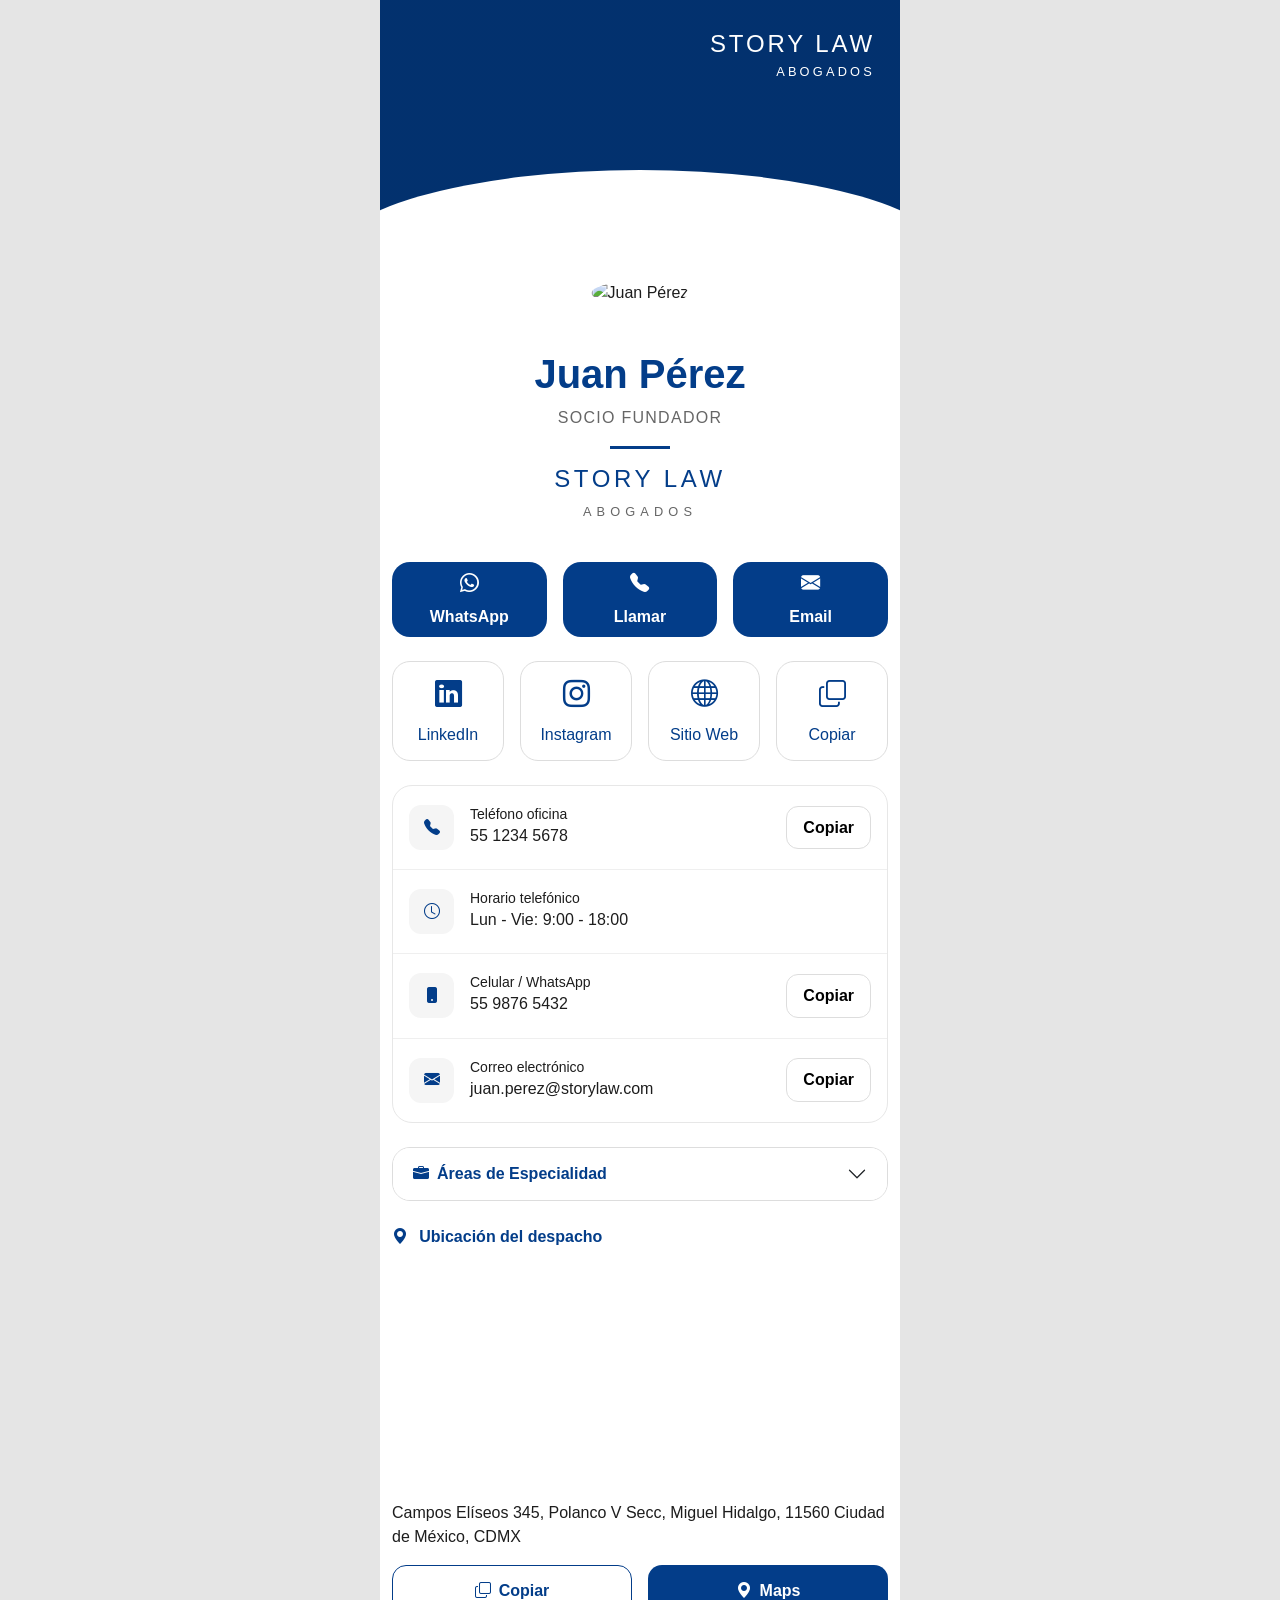
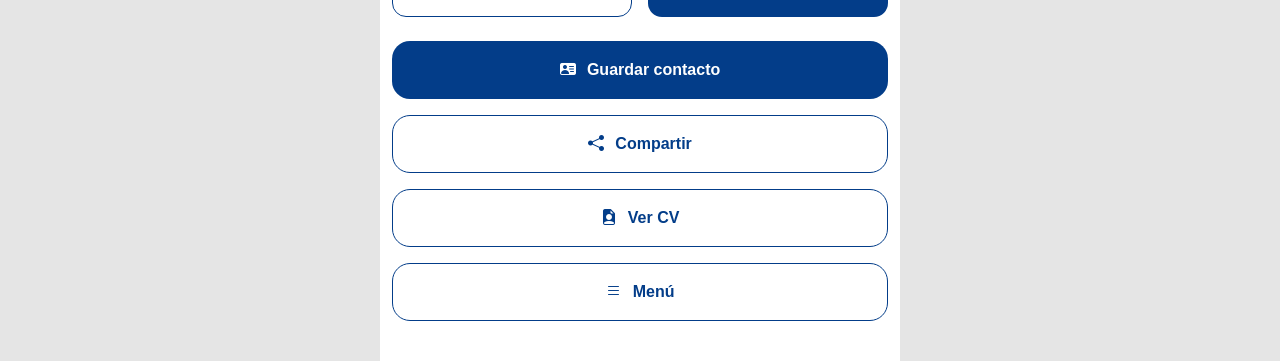
==== storylaw/alejandro-flores/index.html @ 062312e4 "flores" ====
<!DOCTYPE html>
<html lang="es">

<head>
  <meta charset="UTF-8" />
  <meta name="viewport" content="width=device-width, initial-scale=1.0" />

  <title>Story Law - Tarjeta Digital</title>

  <!-- Bootstrap -->
  <link href="https://cdn.jsdelivr.net/npm/bootstrap@5.3.3/dist/css/bootstrap.min.css" rel="stylesheet">

  <!-- Bootstrap Icons -->
  <link rel="stylesheet"
    href="https://cdn.jsdelivr.net/npm/bootstrap-icons@1.11.3/font/bootstrap-icons.min.css">

  <link rel="stylesheet" href="/storylaw/alejandro-perez/css/styles.css">
</head>

<body>

  <main class="digital-card">

    <!-- HEADER -->
    <section class="hero-section">

      <div class="hero-bg"></div>

      <div class="logo-firm">
        <h5>STORY LAW</h5>
        <span>ABOGADOS</span>
      </div>

      <div class="profile-wrapper">

        <img src="https://images.unsplash.com/photo-1500648767791-00dcc994a43e?q=80&w=1200&auto=format&fit=crop"
          alt="Juan Pérez" class="profile-img">

      </div>

    </section>

    <!-- INFO -->
    <section class="info-section">

      <h1 class="name">
        Juan Pérez
      </h1>

      <p class="position">
        Socio Fundador
      </p>

      <div class="divider"></div>

      <h4 class="firm-name">
        STORY LAW
      </h4>

      <p class="firm-subtitle">
        ABOGADOS
      </p>

    </section>

    <!-- QUICK ACTIONS -->
    <section class="quick-actions container">

      <div class="row g-3">

        <div class="col-4">
          <a href="https://wa.me/525512345678" class="action-btn primary-btn">
            <i class="bi bi-whatsapp"></i>
            WhatsApp
          </a>
        </div>

        <div class="col-4">
          <a href="tel:+525512345678" class="action-btn primary-btn">
            <i class="bi bi-telephone-fill"></i>
            Llamar
          </a>
        </div>

        <div class="col-4">
          <a href="mailto:juan@storylaw.com" class="action-btn primary-btn">
            <i class="bi bi-envelope-fill"></i>
            Email
          </a>
        </div>

      </div>

    </section>

    <!-- SOCIAL -->
    <section class="social-section container">

      <div class="row g-3">

        <div class="col-3">
          <a href="#" class="social-card">
            <i class="bi bi-linkedin"></i>
            <span>LinkedIn</span>
          </a>
        </div>

        <div class="col-3">
          <a href="#" class="social-card">
            <i class="bi bi-instagram"></i>
            <span>Instagram</span>
          </a>
        </div>

        <div class="col-3">
          <a href="#" class="social-card">
            <i class="bi bi-globe"></i>
            <span>Sitio Web</span>
          </a>
        </div>

        <div class="col-3">
          <button class="social-card copy-btn" data-copy="juan@storylaw.com">
            <i class="bi bi-copy"></i>
            <span>Copiar</span>
          </button>
        </div>

      </div>

    </section>

    <!-- CONTACT INFO -->
    <section class="contact-section container">

      <div class="contact-card">

        <div class="contact-item">

          <div class="contact-left">

            <div class="icon-box">
              <i class="bi bi-telephone-fill"></i>
            </div>

            <div>
              <small>Teléfono oficina</small>
              <h6>55 1234 5678</h6>
            </div>

          </div>

          <button class="copy-button" data-copy="55 1234 5678">
            Copiar
          </button>

        </div>

        <div class="contact-item">

          <div class="contact-left">

            <div class="icon-box">
              <i class="bi bi-clock"></i>
            </div>

            <div>
              <small>Horario telefónico</small>
              <h6>Lun - Vie: 9:00 - 18:00</h6>
            </div>

          </div>

        </div>

        <div class="contact-item">

          <div class="contact-left">

            <div class="icon-box">
              <i class="bi bi-phone-fill"></i>
            </div>

            <div>
              <small>Celular / WhatsApp</small>
              <h6>55 9876 5432</h6>
            </div>

          </div>

          <button class="copy-button" data-copy="55 9876 5432">
            Copiar
          </button>

        </div>

        <div class="contact-item">

          <div class="contact-left">

            <div class="icon-box">
              <i class="bi bi-envelope-fill"></i>
            </div>

            <div>
              <small>Correo electrónico</small>
              <h6>juan.perez@storylaw.com</h6>
            </div>

          </div>

          <button class="copy-button" data-copy="juan.perez@storylaw.com">
            Copiar
          </button>

        </div>

      </div>

    </section>

    <!-- SPECIALTIES -->
    <section class="specialties-section container">

      <div class="accordion custom-accordion" id="accordionExample">

        <div class="accordion-item">

          <h2 class="accordion-header">

            <button class="accordion-button collapsed" type="button" data-bs-toggle="collapse"
              data-bs-target="#collapseOne">

              <i class="bi bi-briefcase-fill me-2"></i>

              Áreas de Especialidad

            </button>

          </h2>

          <div id="collapseOne" class="accordion-collapse collapse">

            <div class="accordion-body">

              <div class="specialty-tags">

                <span>Derecho Corporativo</span>
                <span>Litigio Comercial</span>
                <span>Contratos</span>
                <span>Compliance</span>
                <span>Fusiones y Adquisiciones</span>
                <span>Gobierno Corporativo</span>

              </div>

            </div>

          </div>

        </div>

      </div>

    </section>

    <!-- MAP -->
    <section class="map-section container">

      <div class="section-title">

        <i class="bi bi-geo-alt-fill"></i>

        <span>Ubicación del despacho</span>

      </div>

      <div class="map-wrapper">

        <iframe
          src="https://www.google.com/maps?q=Campos+El%C3%ADseos+345+CDMX&output=embed"
          loading="lazy">
        </iframe>

      </div>

      <p class="address">
        Campos Elíseos 345, Polanco V Secc,
        Miguel Hidalgo, 11560 Ciudad de México, CDMX
      </p>

      <div class="row g-3">

        <div class="col-6">

          <button class="secondary-btn copy-button w-100"
            data-copy="Campos Elíseos 345, Polanco V Secc, Miguel Hidalgo, 11560 Ciudad de México, CDMX">

            <i class="bi bi-copy"></i>

            Copiar

          </button>

        </div>

        <div class="col-6">

          <a href="https://maps.google.com" target="_blank" class="primary-full-btn">

            <i class="bi bi-geo-alt-fill"></i>

            Maps

          </a>

        </div>

      </div>

    </section>

    <!-- CTA -->
    <section class="cta-section container">

      <a href="#" class="main-cta">
        <i class="bi bi-person-vcard-fill"></i>
        Guardar contacto
      </a>

      <a href="#" class="outline-cta">
        <i class="bi bi-share-fill"></i>
        Compartir
      </a>

      <a href="#" class="outline-cta">
        <i class="bi bi-file-earmark-person-fill"></i>
        Ver CV
      </a>

      <a href="#" class="outline-cta">
        <i class="bi bi-list"></i>
        Menú
      </a>

    </section>

  </main>

  <script src="https://cdn.jsdelivr.net/npm/bootstrap@5.3.3/dist/js/bootstrap.bundle.min.js"></script>

  <script src="app.js"></script>

</body>

</html>
---- storylaw/alejandro-perez/css/styles.css ----
/* style.css */

:root {
  --primary: #033d89;
  --light: #e5e5e5;
  --white: #ffffff;
  --text: #1d1d1d;
}

* {
  margin: 0;
  padding: 0;
  box-sizing: border-box;
}

body {
  background: var(--light);
  font-family: Arial, sans-serif;
  color: var(--text);
}

.digital-card {
  max-width: 520px;
  margin: auto;
  background: #fff;
  min-height: 100vh;
  overflow: hidden;
}

/* HERO */

.hero-section {
  position: relative;
  height: 260px;
  background: var(--primary);
}

.hero-bg {
  position: absolute;
  inset: 0;
  background:
    linear-gradient(rgba(0, 0, 0, .2),
      rgba(0, 0, 0, .2)),
    url('https://images.unsplash.com/photo-1486406146926-c627a92ad1ab?q=80&w=1200&auto=format&fit=crop');
  background-size: cover;
  background-position: center;
}

.hero-section::after {
  content: '';
  position: absolute;
  left: -10%;
  right: -10%;
  bottom: -90px;
  height: 180px;
  background: #fff;
  border-radius: 50%;
}

.logo-firm {
  position: absolute;
  top: 30px;
  right: 25px;
  z-index: 2;
  text-align: right;
  color: #fff;
}

.logo-firm h5 {
  margin: 0;
  font-size: 1.5rem;
  letter-spacing: .12em;
}

.logo-firm span {
  font-size: .8rem;
  letter-spacing: .25em;
}

.profile-wrapper {
  position: absolute;
  left: 50%;
  bottom: -50px;
  transform: translateX(-50%);
  z-index: 5;
}

.profile-img {
  width: 170px;
  height: 170px;
  object-fit: cover;
  border-radius: 50%;
  border: 5px solid #fff;
}

/* INFO */

.info-section {
  text-align: center;
  padding: 90px 25px 25px;
}

.name {
  color: var(--primary);
  font-size: 2.5rem;
  font-weight: bold;
}

.position {
  color: #666;
  letter-spacing: .08em;
  text-transform: uppercase;
}

.divider {
  width: 60px;
  height: 3px;
  background: var(--primary);
  margin: 1rem auto;
}

.firm-name {
  color: var(--primary);
  letter-spacing: .15em;
}

.firm-subtitle {
  letter-spacing: .4em;
  color: #666;
  font-size: .8rem;
}

/* ACTIONS */

.quick-actions,
.social-section,
.contact-section,
.specialties-section,
.map-section,
.cta-section {
  padding-bottom: 1.5rem;
}

.action-btn {
  display: flex;
  flex-direction: column;
  gap: .4rem;
  align-items: center;
  justify-content: center;
  text-decoration: none;
  border-radius: 18px;
  height: 75px;
  font-weight: 600;
}

.primary-btn {
  background: var(--primary);
  color: #fff;
}

.primary-btn i {
  font-size: 1.2rem;
}

/* SOCIAL */

.social-card {
  background: #fff;
  border: 1px solid #ddd;
  border-radius: 18px;
  height: 100px;
  display: flex;
  flex-direction: column;
  justify-content: center;
  align-items: center;
  gap: .5rem;
  text-decoration: none;
  color: var(--primary);
  width: 100%;
}

.social-card i {
  font-size: 1.7rem;
}

/* CONTACT */

.contact-card {
  border: 1px solid #e7e7e7;
  border-radius: 20px;
  overflow: hidden;
  background: #fff;
}

.contact-item {
  display: flex;
  justify-content: space-between;
  align-items: center;
  padding: 1rem;
  border-bottom: 1px solid #efefef;
}

.contact-item:last-child {
  border-bottom: none;
}

.contact-left {
  display: flex;
  gap: 1rem;
  align-items: center;
}

.icon-box {
  width: 45px;
  height: 45px;
  border-radius: 12px;
  background: #f5f5f5;
  color: var(--primary);
  display: flex;
  align-items: center;
  justify-content: center;
}

.copy-button {
  border: 1px solid #ddd;
  background: #fff;
  padding: .55rem 1rem;
  border-radius: 12px;
  font-weight: 600;
}

/* ACCORDION */

.custom-accordion .accordion-item {
  border-radius: 18px !important;
  overflow: hidden;
  border: 1px solid #ddd;
}

.custom-accordion .accordion-button {
  background: #fff;
  color: var(--primary);
  font-weight: 700;
}

.custom-accordion .accordion-button:not(.collapsed) {
  background: var(--primary);
  color: #fff;
}

.custom-accordion .accordion-button:focus {
  box-shadow: none;
}

.specialty-tags {
  display: flex;
  flex-wrap: wrap;
  gap: .8rem;
}

.specialty-tags span {
  background: #f2f2f2;
  padding: .6rem 1rem;
  border-radius: 30px;
  color: var(--primary);
  font-weight: 600;
}

/* MAP */

.section-title {
  display: flex;
  gap: .7rem;
  align-items: center;
  color: var(--primary);
  margin-bottom: 1rem;
  font-weight: 700;
}

.map-wrapper {
  border-radius: 18px;
  overflow: hidden;
  height: 220px;
  margin-bottom: 1rem;
}

.map-wrapper iframe {
  width: 100%;
  height: 100%;
  border: none;
}

.address {
  margin-bottom: 1rem;
}

.secondary-btn,
.primary-full-btn {
  border-radius: 14px;
  height: 52px;
  display: flex;
  justify-content: center;
  align-items: center;
  gap: .5rem;
  text-decoration: none;
  font-weight: 600;
}

.secondary-btn {
  background: #fff;
  border: 1px solid var(--primary);
  color: var(--primary);
}

.primary-full-btn {
  background: var(--primary);
  color: #fff;
}

/* CTA */

.main-cta,
.outline-cta {
  width: 100%;
  height: 58px;
  border-radius: 18px;
  margin-bottom: 1rem;
  display: flex;
  justify-content: center;
  align-items: center;
  gap: .7rem;
  text-decoration: none;
  font-weight: 700;
}

.main-cta {
  background: var(--primary);
  color: #fff;
}

.outline-cta {
  border: 1px solid var(--primary);
  color: var(--primary);
  background: #fff;
}
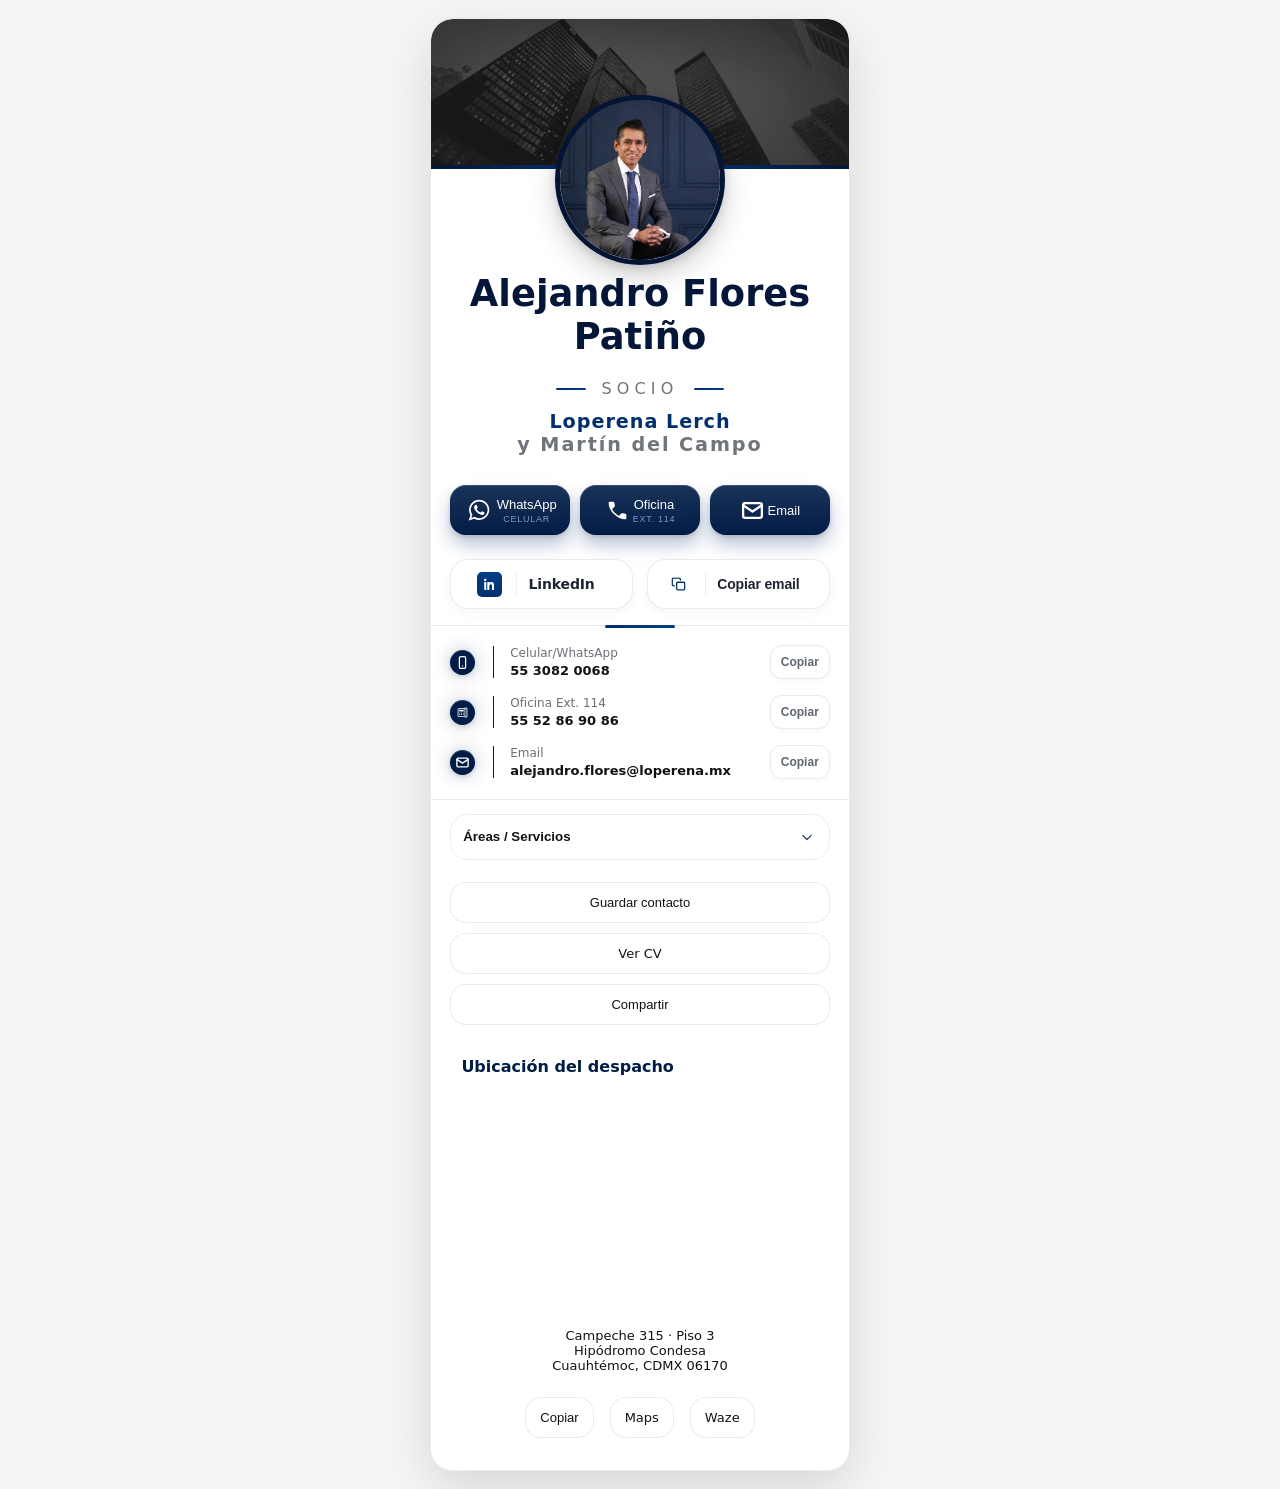
==== commit b128f55f: "name" ====
--- a/storylaw/alejandro-flores/index.html
+++ b/storylaw/alejandro-flores/index.html
@@ -1,356 +1,293 @@
-<!DOCTYPE html>
+<!doctype html>
 <html lang="es">
 
 <head>
-  <meta charset="UTF-8" />
-  <meta name="viewport" content="width=device-width, initial-scale=1.0" />
-
-  <title>Story Law - Tarjeta Digital</title>
-
-  <!-- Bootstrap -->
-  <link href="https://cdn.jsdelivr.net/npm/bootstrap@5.3.3/dist/css/bootstrap.min.css" rel="stylesheet">
-
-  <!-- Bootstrap Icons -->
-  <link rel="stylesheet"
-    href="https://cdn.jsdelivr.net/npm/bootstrap-icons@1.11.3/font/bootstrap-icons.min.css">
-
-  <link rel="stylesheet" href="/storylaw/alejandro-perez/css/styles.css">
+  <meta charset="utf-8" />
+  <meta name="viewport" content="width=device-width,initial-scale=1" />
+  <title>Tarjeta Digital (Demo)</title>
+  <link rel="stylesheet" href="/styles.css" />
+  <link href="https://fonts.googleapis.com/css2?family=Inter:ital,opsz,wght@0,14..32,100..900;1,14..32,100..900&display=swap" rel="stylesheet">
+  
+  <!-- Open Graph -->
+  <meta property="og:type" content="website">
+  <meta property="og:site_name" content="Claudia Piñas">
+  <meta property="og:title" content="Claudia Piñas">
+  <!-- <meta property="og:description" content="Tarjeta digital con WhatsApp, llamada, email, guardar contacto y más."> -->
+  <meta property="og:url" content="https://claudiapiba.github.io/tarjeta-digital/">
+  <meta property="og:image" content="https://claudiapiba.github.io/tarjeta-digital/preview.png">
+  <meta property="og:image:type" content="image/png">
+  <meta property="og:image:width" content="1200">
+  <meta property="og:image:height" content="630">
+
+  <!-- Twitter Card -->
+  <meta name="twitter:card" content="summary_large_image">
+  <meta name="twitter:title" content="Claudia Piñas">
+  <!-- <meta name="twitter:description" content="Tarjeta digital con WhatsApp, llamada, email y guardar contacto."> -->
+  <meta name="twitter:image" content="https://claudiapiba.github.io/tarjeta-digital/preview.png">
 </head>
 
 <body>
-
-  <main class="digital-card">
-
-    <!-- HEADER -->
-    <section class="hero-section">
-
-      <div class="hero-bg"></div>
-
-      <div class="logo-firm">
-        <h5>STORY LAW</h5>
-        <span>ABOGADOS</span>
-      </div>
-
-      <div class="profile-wrapper">
-
-        <img src="https://images.unsplash.com/photo-1500648767791-00dcc994a43e?q=80&w=1200&auto=format&fit=crop"
-          alt="Juan Pérez" class="profile-img">
-
-      </div>
+  <main class="wrap">
+    <section class="card" aria-label="Tarjeta digital demo">
+      <!-- HEADER -->
+      <header class="hero-section">
+
+        <div class="hero-bg"></div>
+
+        <!-- <div class="logo-firm">
+        <h5>LOPERENA LERCH </h5>
+        <span>Y MARTÍN DEL CAMPO</span>
+      </div> -->
+
+        <div class="profile-wrapper">
+
+          <img src="/storylaw/alejandro-flores/assets/img/foto-Ale.jpeg" alt="Alejandro Flores" class="profile-img">
+
+        </div>
+
+      </header>
+
+      <!-- INFO -->
+      <section class="info-section">
+
+        <h1 class="name">
+          Alejandro Flores Patiño
+        </h1>
+        
+        <div class="flex-center">
+        <div class="divider"></div>
+        <p class="position">
+          Socio
+        </p>
+        <div class="divider"></div>
+        </div>
+
+        <h4 class="firm-name">
+          Loperena Lerch
+        </h4>
+
+        <p class="firm-subtitle">
+          y Martín del Campo
+        </p>
+
+      </section>
+
+      <section class="quick" aria-label="Acciones rápidas">
+        <button class="pill">
+          <img class="icon-btn-whats" src="/storylaw/assets/icons/whatsapp.svg" alt="WhatsApp">
+
+          <span>
+            WhatsApp
+            <small>Celular</small>
+          </span>
+        </button>
+
+        <button class="pill">
+          <img class="icon-btn-white" src="/storylaw/assets/icons/call.svg" alt="Llamar">
+
+          <span>
+            Oficina
+            <small>Ext. 114</small>
+          </span>
+        </button>
+        <button class="pill" data-action="email" type="button">
+          <img class="icon-btn-white" src="/storylaw/assets/icons/email.svg" alt="Email">
+          Email
+        </button>
+      </section>
+
+      <section class="grid" aria-label="Redes y enlaces">
+        <a class="iconBtn" href="#" data-link="linkedin" aria-label="LinkedIn">
+          <img src="/storylaw/assets/icons/linkedin.svg" alt="LinkedIn"> <span class="label">LinkedIn</span>
+        </a>
+        <!-- <a class="iconBtn" href="#" data-link="instagram" aria-label="Instagram">
+          <span class="icon">◎</span><span class="label">Instagram</span>
+        </a>
+        <a class="iconBtn" href="#" data-link="website" aria-label="Sitio web">
+          <span class="icon">⌂</span><span class="label">Web</span>
+        </a> -->
+        <button class="iconBtn" type="button" id="copyBtn" aria-label="Copiar correo">
+          <img class="icon-copy" src="/storylaw/assets/icons/copy.svg" alt="Copiar"> <span class="label">Copiar email</span>
+        </button>
+      </section>
+
+      <section class="info" aria-label="Datos copiables">
+        <div class="line">
+            <img class="icon-circle" src="/storylaw/assets/icons/cel.svg" alt="Celular">
+            <div class="flex-start-column">
+              <span class="k">Celular/WhatsApp</span>
+              <span class="v" id="phoneTxt">55 3082 0068</span>
+            </div>
+          <button class="mini" type="button" data-copy="#phoneTxt">Copiar</button>
+        </div>
+
+        <div class="line">
+          <img class="icon-circle" src="/storylaw/assets/icons/deskphone.svg" alt="Teléfono de oficina">
+          <div class="flex-start-column">
+            <span class="k">Oficina Ext. 114</span>
+            <span class="v" id="deskphoneTxt">55 52 86 90 86</span>
+          </div>
+          <button class="mini" type="button" data-copy="#deskphoneTxt">Copiar</button>
+        </div>
+
+        <div class="line">
+          <img class="icon-circle" src="/storylaw/assets/icons/email.svg" alt="Email">
+          <div class="flex-start-column">
+            <span class="k">Email</span>
+            <span class="v" id="emailTxt">alejandro.flores@loperena.mx</span>
+          </div>
+          <button class="mini" type="button" data-copy="#emailTxt">Copiar</button>
+        </div>
+      </section>
+
+      <section class="accordion">
+        <button class="accBtn" type="button" aria-expanded="false" aria-controls="acc1" id="accBtn1">
+          Áreas / Servicios
+          <span class="chev" aria-hidden="true">
+  <svg viewBox="0 0 24 24">
+    <path d="M7 10L12 15L17 10"/>
+  </svg>
+</span>
+        </button>
+        <div class="accPanel" id="acc1" role="region" aria-labelledby="accBtn1">
+<ul class="tags">
+
+  <li>Arbitraje comercial</li>
+
+  <li>Derecho corporativo</li>
+
+  <li>Propiedad industrial</li>
+
+  <li>Derechos de autor</li>
+
+  <li>Derecho contractual</li>
+
+  <li>Joint venture</li>
+
+  <li>Fideicomisos</li>
+
+  <li>Compraventa de acciones</li>
+
+  <li>Distribución</li>
+
+  <li>Transferencia de tecnología</li>
+
+  <li>Datos personales</li>
+
+  <li>Regulación</li>
+
+  <li>Cumplimiento legal</li>
+
+</ul>
+        </div>
+      </section>
+
+      <section class="cta" aria-label="Acciones finales">
+        <button class="secondary" id="saveContactBtn" type="button">
+          Guardar contacto
+        </button>
+
+        <a
+  class="secondary"
+  href="/storylaw/alejandro-flores/assets/cv/CV_Alejandro_Flores_Patino.pdf"
+  target="_blank"
+  rel="noopener noreferrer"
+>
+  Ver CV
+</a>
+
+        <button class="secondary" id="shareBtn" type="button">
+          Compartir
+        </button>
+
+      </section>
+
+<!-- MAP -->
+<section class="map-section container">
+
+  <div class="section-title">
+
+    <i class="bi bi-geo-alt-fill"></i>
+
+    <span>Ubicación del despacho</span>
+
+  </div>
+
+  <div class="map-wrapper">
+
+    <iframe
+      src="https://www.google.com/maps?q=Campeche+315+Piso+3+Hip%C3%B3dromo+Condesa+Cuauht%C3%A9moc+06170+Ciudad+de+M%C3%A9xico+CDMX&output=embed"
+      loading="lazy">
+    </iframe>
+
+  </div>
+
+  <p class="address">
+    Campeche 315 · Piso 3 <br>
+    Hipódromo Condesa <br>
+    Cuauhtémoc, CDMX 06170
+  </p>
+
+  <div class="flex-center btn-address">
+
+    <div class="col-6">
+
+      <button
+        class="secondary copy-button"
+        data-copy="Campeche 315 piso 3, Hipódromo Condesa, Cuauhtémoc, 06170 Ciudad de México, CDMX">
+
+        <i class="bi bi-copy"></i>
+
+        Copiar
+
+      </button>
+
+    </div>
+
+    <div class="col-6">
+
+      <a
+        href="https://www.google.com/maps/search/?api=1&query=Campeche+315+Piso+3+Hip%C3%B3dromo+Condesa+Cuauht%C3%A9moc+06170+Ciudad+de+M%C3%A9xico+CDMX"
+        target="_blank"
+        rel="noopener noreferrer"
+        class="secondary">
+
+        <i class="bi bi-geo-alt-fill"></i>
+
+        Maps
+
+      </a>
+
+    </div>
+
+    <div class="col-6">
+
+  <a
+    href="https://waze.com/ul?q=Campeche+315+Piso+3+Hipódromo+Condesa+Cuauhtémoc+CDMX&navigate=yes"
+    target="_blank"
+    rel="noopener noreferrer"
+    class="secondary">
+
+    <i class="bi bi-sign-turn-right-fill"></i>
+
+    Waze
+
+  </a>
+
+</div>
+
+  </div>
+
+</section>
 
     </section>
 
-    <!-- INFO -->
-    <section class="info-section">
-
-      <h1 class="name">
-        Juan Pérez
-      </h1>
-
-      <p class="position">
-        Socio Fundador
-      </p>
-
-      <div class="divider"></div>
-
-      <h4 class="firm-name">
-        STORY LAW
-      </h4>
-
-      <p class="firm-subtitle">
-        ABOGADOS
-      </p>
-
-    </section>
-
-    <!-- QUICK ACTIONS -->
-    <section class="quick-actions container">
-
-      <div class="row g-3">
-
-        <div class="col-4">
-          <a href="https://wa.me/525512345678" class="action-btn primary-btn">
-            <i class="bi bi-whatsapp"></i>
-            WhatsApp
-          </a>
-        </div>
-
-        <div class="col-4">
-          <a href="tel:+525512345678" class="action-btn primary-btn">
-            <i class="bi bi-telephone-fill"></i>
-            Llamar
-          </a>
-        </div>
-
-        <div class="col-4">
-          <a href="mailto:juan@storylaw.com" class="action-btn primary-btn">
-            <i class="bi bi-envelope-fill"></i>
-            Email
-          </a>
-        </div>
-
-      </div>
-
-    </section>
-
-    <!-- SOCIAL -->
-    <section class="social-section container">
-
-      <div class="row g-3">
-
-        <div class="col-3">
-          <a href="#" class="social-card">
-            <i class="bi bi-linkedin"></i>
-            <span>LinkedIn</span>
-          </a>
-        </div>
-
-        <div class="col-3">
-          <a href="#" class="social-card">
-            <i class="bi bi-instagram"></i>
-            <span>Instagram</span>
-          </a>
-        </div>
-
-        <div class="col-3">
-          <a href="#" class="social-card">
-            <i class="bi bi-globe"></i>
-            <span>Sitio Web</span>
-          </a>
-        </div>
-
-        <div class="col-3">
-          <button class="social-card copy-btn" data-copy="juan@storylaw.com">
-            <i class="bi bi-copy"></i>
-            <span>Copiar</span>
-          </button>
-        </div>
-
-      </div>
-
-    </section>
-
-    <!-- CONTACT INFO -->
-    <section class="contact-section container">
-
-      <div class="contact-card">
-
-        <div class="contact-item">
-
-          <div class="contact-left">
-
-            <div class="icon-box">
-              <i class="bi bi-telephone-fill"></i>
-            </div>
-
-            <div>
-              <small>Teléfono oficina</small>
-              <h6>55 1234 5678</h6>
-            </div>
-
-          </div>
-
-          <button class="copy-button" data-copy="55 1234 5678">
-            Copiar
-          </button>
-
-        </div>
-
-        <div class="contact-item">
-
-          <div class="contact-left">
-
-            <div class="icon-box">
-              <i class="bi bi-clock"></i>
-            </div>
-
-            <div>
-              <small>Horario telefónico</small>
-              <h6>Lun - Vie: 9:00 - 18:00</h6>
-            </div>
-
-          </div>
-
-        </div>
-
-        <div class="contact-item">
-
-          <div class="contact-left">
-
-            <div class="icon-box">
-              <i class="bi bi-phone-fill"></i>
-            </div>
-
-            <div>
-              <small>Celular / WhatsApp</small>
-              <h6>55 9876 5432</h6>
-            </div>
-
-          </div>
-
-          <button class="copy-button" data-copy="55 9876 5432">
-            Copiar
-          </button>
-
-        </div>
-
-        <div class="contact-item">
-
-          <div class="contact-left">
-
-            <div class="icon-box">
-              <i class="bi bi-envelope-fill"></i>
-            </div>
-
-            <div>
-              <small>Correo electrónico</small>
-              <h6>juan.perez@storylaw.com</h6>
-            </div>
-
-          </div>
-
-          <button class="copy-button" data-copy="juan.perez@storylaw.com">
-            Copiar
-          </button>
-
-        </div>
-
-      </div>
-
-    </section>
-
-    <!-- SPECIALTIES -->
-    <section class="specialties-section container">
-
-      <div class="accordion custom-accordion" id="accordionExample">
-
-        <div class="accordion-item">
-
-          <h2 class="accordion-header">
-
-            <button class="accordion-button collapsed" type="button" data-bs-toggle="collapse"
-              data-bs-target="#collapseOne">
-
-              <i class="bi bi-briefcase-fill me-2"></i>
-
-              Áreas de Especialidad
-
-            </button>
-
-          </h2>
-
-          <div id="collapseOne" class="accordion-collapse collapse">
-
-            <div class="accordion-body">
-
-              <div class="specialty-tags">
-
-                <span>Derecho Corporativo</span>
-                <span>Litigio Comercial</span>
-                <span>Contratos</span>
-                <span>Compliance</span>
-                <span>Fusiones y Adquisiciones</span>
-                <span>Gobierno Corporativo</span>
-
-              </div>
-
-            </div>
-
-          </div>
-
-        </div>
-
-      </div>
-
-    </section>
-
-    <!-- MAP -->
-    <section class="map-section container">
-
-      <div class="section-title">
-
-        <i class="bi bi-geo-alt-fill"></i>
-
-        <span>Ubicación del despacho</span>
-
-      </div>
-
-      <div class="map-wrapper">
-
-        <iframe
-          src="https://www.google.com/maps?q=Campos+El%C3%ADseos+345+CDMX&output=embed"
-          loading="lazy">
-        </iframe>
-
-      </div>
-
-      <p class="address">
-        Campos Elíseos 345, Polanco V Secc,
-        Miguel Hidalgo, 11560 Ciudad de México, CDMX
-      </p>
-
-      <div class="row g-3">
-
-        <div class="col-6">
-
-          <button class="secondary-btn copy-button w-100"
-            data-copy="Campos Elíseos 345, Polanco V Secc, Miguel Hidalgo, 11560 Ciudad de México, CDMX">
-
-            <i class="bi bi-copy"></i>
-
-            Copiar
-
-          </button>
-
-        </div>
-
-        <div class="col-6">
-
-          <a href="https://maps.google.com" target="_blank" class="primary-full-btn">
-
-            <i class="bi bi-geo-alt-fill"></i>
-
-            Maps
-
-          </a>
-
-        </div>
-
-      </div>
-
-    </section>
-
-    <!-- CTA -->
-    <section class="cta-section container">
-
-      <a href="#" class="main-cta">
-        <i class="bi bi-person-vcard-fill"></i>
-        Guardar contacto
-      </a>
-
-      <a href="#" class="outline-cta">
-        <i class="bi bi-share-fill"></i>
-        Compartir
-      </a>
-
-      <a href="#" class="outline-cta">
-        <i class="bi bi-file-earmark-person-fill"></i>
-        Ver CV
-      </a>
-
-      <a href="#" class="outline-cta">
-        <i class="bi bi-list"></i>
-        Menú
-      </a>
-
-    </section>
-
+    <div class="toast" id="toast" role="status" aria-live="polite" aria-atomic="true"></div>
   </main>
 
-  <script src="https://cdn.jsdelivr.net/npm/bootstrap@5.3.3/dist/js/bootstrap.bundle.min.js"></script>
-
-  <script src="app.js"></script>
-
+
+
+  <script src="/storylaw/alejandro-flores/js/main.js"></script>
 </body>
 
 </html>
--- a/styles.css
+++ b/styles.css
@@ -0,0 +1,967 @@
+:root {
+  --bg: #f5f5f6;
+  --card: #ffffff;
+  --text: #111213;
+  --muted: #6c7076;
+
+  --border: rgba(0, 0, 0, .08);
+
+  --shadow:
+    0 18px 50px rgba(0, 0, 0, .12);
+
+  --accent: #111213;
+
+  --pill: #f0f1f3;
+  --pillHover: #e7e9ec;
+
+  --radius: 22px;
+
+  --focus: rgba(120, 80, 255, .35);
+
+  --primary: #033d89;
+  --primaryDark: #022f6d;
+}
+
+[data-theme="dark"] {
+  --bg: #0e0f12;
+  --card: #14161a;
+  --text: #f4f5f7;
+  --muted: #a8adb6;
+  --border: rgba(255, 255, 255, .10);
+
+  --shadow:
+    0 18px 60px rgba(0, 0, 0, .38);
+
+  --accent: #f4f5f7;
+
+  --pill: #1d2026;
+  --pillHover: #252a33;
+
+  --focus: rgba(120, 80, 255, .28);
+}
+
+* {
+  box-sizing: border-box;
+}
+
+html,
+body {
+  height: 100%;
+}
+
+body {
+  margin: 0;
+
+  font-family: "Inter",
+    system-ui,
+    -apple-system,
+    Segoe UI,
+    Roboto,
+    Arial,
+    sans-serif;
+
+  background: var(--bg);
+  color: var(--text);
+}
+
+/* HERO */
+
+.hero-section {
+  position: relative;
+  height: 150px;
+}
+
+.hero-bg {
+  position: absolute;
+  inset: 0;
+
+  background:
+    linear-gradient(rgba(0, 0, 0, .18),
+      rgba(0, 0, 0, .18)),
+    url('/storylaw/alejandro-perez/assets/img/back.png');
+
+  background-size: cover;
+  background-position: center;
+
+  filter:
+    grayscale(100%) brightness(.72) contrast(.95);
+
+  border-top-left-radius: 22px;
+  border-top-right-radius: 22px;
+}
+
+
+.hero-section::after {
+  content: '';
+
+  position: absolute;
+
+  bottom: 0;
+  left: 0;
+
+  width: 100%;
+  height: 4px;
+
+  background: linear-gradient(90deg, #051434, #033d89, #051434)
+}
+
+.logo-firm {
+  position: absolute;
+  top: 20px;
+  right: 25px;
+  z-index: 2;
+
+  text-align: right;
+  color: #fff;
+}
+
+.logo-firm h5 {
+  margin: 0;
+
+  font-size: 1rem;
+  letter-spacing: .12em;
+}
+
+.logo-firm span {
+  font-size: 0.9rem;
+  letter-spacing: .05em;
+}
+
+/* FOTO */
+
+.profile-wrapper {
+  position: absolute;
+
+  left: 50%;
+  bottom: -100px;
+
+  transform: translateX(-50%);
+
+  z-index: 5;
+}
+
+.profile-img {
+  width: 170px;
+  height: 170px;
+
+  object-fit: cover;
+
+  border-radius: 50%;
+
+  border: 5px solid #031434;
+
+  box-shadow:
+    0 12px 28px rgba(0, 0, 0, .18),
+    0 3px 10px rgba(0, 0, 0, .12);
+}
+
+/* INFO */
+
+.icon-btn-white {
+  width: 25px;
+}
+
+.icon-btn-whats {
+  width: 30px;
+}
+
+.info-section {
+  text-align: center;
+  padding: 0 1em;
+}
+
+.name {
+  color: #041739;
+  font-size: 2.3rem;
+  font-weight: 800;
+  margin: 2.8em 0 0.5em;
+  text-shadow:
+    0 1px 1px rgba(255, 255, 255, .4);
+}
+
+.position {
+  color: #70747b;
+
+  letter-spacing: .32em;
+
+  text-transform: uppercase;
+
+  margin: 0;
+
+  font-weight: 500;
+}
+
+.divider {
+  width: 30px;
+  height: 2px;
+  margin: 0.7rem 1em;
+  background:
+    linear-gradient(90deg,
+      #022f6d,
+      #033d89);
+
+  border-radius: 999px;
+}
+
+.firm-name {
+  color: #022f6d;
+  letter-spacing: .05em;
+  margin: 0.5em 0 0;
+  font-weight: 700;
+  font-size: 1.2em;
+}
+
+.firm-subtitle {
+  letter-spacing: .1em;
+  color: #70747b;
+  font-size: 1.2em;
+  margin: 0em 0 1.5em;
+  font-weight: 600;
+}
+
+/* WRAP */
+
+.wrap {
+  min-height: 100vh;
+  min-height: 100dvh;
+
+  display: flex;
+  align-items: center;
+  justify-content: center;
+
+  padding: 18px 14px;
+}
+
+/* CARD */
+
+.card {
+  width: min(420px, 100%);
+
+  background: var(--card);
+
+  border: 1px solid var(--border);
+
+  border-radius: var(--radius);
+
+  box-shadow: var(--shadow);
+
+  padding: 0;
+
+  overflow: hidden;
+}
+
+/* HEADER */
+
+.header {
+  display: flex;
+  align-items: center;
+  gap: 14px;
+}
+
+.avatar {
+  width: 72px;
+  height: 72px;
+
+  border-radius: 999px;
+
+  overflow: hidden;
+
+  border: 1px solid var(--border);
+
+  flex: 0 0 auto;
+}
+
+.avatar img {
+  width: 100%;
+  height: 100%;
+
+  object-fit: cover;
+}
+
+.title h1 {
+  margin: 0;
+
+  font-size: 20px;
+
+  letter-spacing: .2px;
+}
+
+.role {
+  margin: 4px 0 0;
+
+  color: var(--muted);
+
+  font-size: 13px;
+}
+
+/* THEME */
+
+.theme {
+  margin-left: auto;
+
+  width: 44px;
+  height: 44px;
+
+  border-radius: 14px;
+
+  border: 1px solid var(--border);
+
+  background: transparent;
+
+  cursor: pointer;
+
+  display: grid;
+  place-items: center;
+
+  transition:
+    transform .15s ease,
+    background .15s ease;
+}
+
+.theme:active {
+  transform: scale(.98);
+}
+
+.theme .dot {
+  width: 14px;
+  height: 14px;
+
+  border-radius: 999px;
+
+  background: var(--accent);
+}
+
+/* FOCUS */
+
+button:focus-visible,
+a:focus-visible {
+  outline: none;
+
+  box-shadow:
+    0 0 0 3px var(--focus);
+}
+
+/* QUICK */
+
+.quick {
+  display: grid;
+  grid-template-columns: repeat(3, 1fr);
+  gap: 10px;
+  margin: 1em 0 1.5em;
+  padding: 0 1.2em;
+}
+
+.pill {
+  min-height: 50px;
+  border: none;
+  border-radius: 16px;
+  padding: 10px 14px;
+  cursor: pointer;
+  display: flex;
+  align-items: center;
+  justify-content: center;
+  gap: 3px;
+  color: #fff;
+  font-size: 13px;
+  font-weight: 500;
+
+  background: #011c46;
+
+  box-shadow:
+    0 10px 18px rgba(2, 47, 109, .28),
+    0 2px 4px rgba(0, 0, 0, .12),
+    inset 0 1px 0 rgba(255, 255, 255, .16),
+    inset 0 -1px 0 rgba(0, 0, 0, .18);
+
+  transition:
+    transform .18s ease,
+    box-shadow .18s ease,
+    filter .18s ease;
+}
+
+.pill:hover {
+  transform: translateY(-1px);
+
+  filter: brightness(1.03);
+
+  box-shadow:
+    0 14px 24px rgba(2, 47, 109, .34),
+    0 4px 8px rgba(0, 0, 0, .14),
+    inset 0 1px 0 rgba(255, 255, 255, .18);
+}
+
+.pill:active {
+  transform: scale(.98);
+}
+
+.pill::before {
+  content: '';
+
+  position: absolute;
+
+  inset: 0;
+
+  border-radius: inherit;
+
+  background:
+    linear-gradient(180deg,
+      rgba(255, 255, 255, .10),
+      rgba(255, 255, 255, 0));
+
+  pointer-events: none;
+}
+
+.pill {
+  position: relative;
+  overflow: hidden;
+}
+
+.pill small {
+  display: block;
+  margin-top: 2px;
+  font-size: 9px;
+  font-weight: 500;
+  opacity: .75;
+  letter-spacing: .08em;
+  text-transform: uppercase;
+  color: #a3c1e3;
+}
+
+/* GRID */
+
+.grid {
+  display: grid;
+  grid-template-columns: repeat(2, 1fr);
+  gap: 14px;
+  margin: 12px 0 16px;
+  padding: 0 1.2em;
+}
+
+@media (max-width: 375px) {
+
+  .grid {
+    grid-template-columns: repeat(2, 1fr);
+  }
+
+  .quick {
+    grid-template-columns: 1fr;
+  }
+}
+
+/* ICON BUTTONS */
+
+.iconBtn {
+  position: relative;
+  min-height: 50px;
+  border-radius: 18px;
+  background: #fff;
+  border: 1px solid rgba(0, 0, 0, .08);
+  text-decoration: none;
+  display: flex;
+  align-items: center;
+  justify-content: center;
+  gap: 14px;
+  color: #1e2430;
+  overflow: hidden;
+  transition:
+    transform .18s ease,
+    box-shadow .18s ease,
+    background .18s ease;
+  box-shadow:
+    0 4px 12px rgba(0, 0, 0, .04),
+    inset 0 1px 0 rgba(255, 255, 255, .8);
+}
+
+.iconBtn .icon {
+  border-left: 1px solid #efefef;
+  padding: 0 0.8em;
+}
+
+.iconBtn:hover {
+  transform: translateY(-1px);
+  background: #fcfcfc;
+  box-shadow: 0 8px 18px rgba(0, 0, 0, .06);
+}
+
+.iconBtn:active {
+  transform: scale(.98);
+}
+
+.icon-copy {
+  width: 40px;
+  background: transparent !important;
+}
+
+/* ICONO */
+
+.iconBtn img {
+  width: 25px;
+  background: linear-gradient(180deg, #033d89, #022f6d);
+  padding: 0.4em;
+  border-radius: 5px;
+}
+
+/* TEXTO */
+
+.iconBtn .label {
+  font-size: 14px;
+  font-weight: 700;
+  color: #1e2430;
+  letter-spacing: -.01em;
+  border-left: 1px solid #efefef;
+  padding: 0.3em 0.8em;
+}
+
+/* INFO */
+
+.info {
+  border-top: 1px solid rgba(0, 0, 0, .08);
+
+  border-bottom: 1px solid rgba(0, 0, 0, .08);
+
+  padding: 1.2em;
+
+  display: grid;
+
+  gap: 1em;
+
+  position: relative;
+}
+
+.info::before {
+  content: '';
+
+  position: absolute;
+
+  top: -1px;
+  left: 50%;
+
+  transform: translateX(-50%);
+
+  width: 70px;
+  height: 3px;
+
+  border-radius: 999px;
+
+  background:
+    linear-gradient(90deg,
+      #022f6d,
+      #033d89);
+}
+
+.line {
+  display: flex;
+  flex-wrap: wrap;
+  align-items: center;
+  gap: 10px;
+}
+
+.k {
+  color: var(--muted);
+  font-size: 12px;
+  font-weight: 500;
+}
+
+.v {
+  font-weight: 800;
+
+  font-size: 13px;
+}
+
+.mini {
+  margin-left: auto;
+
+  border: 1px solid rgba(0, 0, 0, .08);
+
+  background: #fff;
+
+  color: #5f6670;
+
+  border-radius: 12px;
+
+  padding: 7px 10px;
+
+  font-size: 12px;
+
+  font-weight: 700;
+
+  cursor: pointer;
+
+  transition:
+    background .15s ease,
+    transform .15s ease;
+
+  min-height: 34px;
+
+  box-shadow:
+    0 2px 6px rgba(0, 0, 0, .03);
+}
+
+.mini:hover {
+  background: #f8f8f8;
+}
+
+.mini:active {
+  transform: scale(.99);
+}
+
+/* ACCORDION */
+
+.accordion {
+  margin: 14px 0;
+
+  padding: 0 1.2em;
+}
+
+.accBtn {
+  width: 100%;
+
+  border: 1px solid var(--border);
+
+  background: transparent;
+
+  color: var(--text);
+
+  border-radius: 18px;
+
+  padding: 12px 12px;
+
+  cursor: pointer;
+
+  display: flex;
+  align-items: center;
+  justify-content: space-between;
+
+  font-weight: 900;
+}
+
+.chev {
+  width: 20px;
+  height: 20px;
+
+  display: flex;
+  align-items: center;
+  justify-content: center;
+
+  transition:
+    transform .28s cubic-bezier(.4, 0, .2, 1),
+    opacity .2s ease;
+}
+
+.chev svg {
+  width: 100%;
+  height: 100%;
+
+  stroke: #122b50;
+  stroke-width: 1.5;
+
+  fill: none;
+
+  stroke-linecap: round;
+  stroke-linejoin: round;
+
+  opacity: .9;
+}
+
+/* abierto */
+
+.accBtn[aria-expanded="true"] .chev {
+  transform: rotate(180deg);
+}
+
+.accBtn[aria-expanded="true"] .chev {
+  transform: rotate(180deg);
+}
+
+.accPanel {
+  overflow: hidden;
+
+  max-height: 0;
+
+  transition: max-height .25s ease;
+}
+
+.tags {
+  list-style: none;
+
+  padding: 12px 6px 0;
+
+  margin: 0;
+
+  display: flex;
+  flex-wrap: wrap;
+
+  gap: 8px;
+}
+
+.tags li {
+  border: 1px solid var(--border);
+
+  background: var(--pill);
+
+  padding: 8px 10px;
+
+  border-radius: 999px;
+
+  font-size: 12px;
+
+  font-weight: 800;
+}
+
+/* CTA */
+
+.cta {
+  display: grid;
+
+  grid-template-columns: 1fr;
+
+  gap: 10px;
+
+  margin-top: 10px;
+
+  padding: 0.5em 1.2em 2em;
+}
+
+.primary {
+  min-height: 46px;
+
+  border: none;
+
+  background:
+    linear-gradient(180deg,
+      #033d89,
+      #022f6d);
+
+  color: #fff;
+
+  border-radius: 18px;
+
+  padding: 12px 14px;
+
+  font-weight: 950;
+
+  cursor: pointer;
+
+  transition:
+    transform .15s ease,
+    opacity .15s ease;
+
+  box-shadow:
+    0 12px 24px rgba(2, 47, 109, .18);
+}
+
+.primary:active {
+  transform: scale(.99);
+}
+
+.secondary {
+  text-align: center;
+  border: 1px solid var(--border);
+  background: #fff;
+  color: var(--text);
+  border-radius: 16px;
+  padding: 12px 14px;
+  font-weight: 500;
+  text-decoration: none;
+  cursor: pointer;
+  display: grid;
+  place-items: center;
+  font-size: 13px;
+}
+
+.secondary:hover {
+  border: none;
+  border-radius: 16px;
+  padding: 12px 14px;
+  cursor: pointer;
+  display: flex;
+  align-items: center;
+  justify-content: center;
+  gap: 3px;
+  color: #fff;
+  font-size: 13px;
+  font-weight: 500;
+  background: #011c46;
+  box-shadow:
+    0 10px 18px rgba(2, 47, 109, .28),
+    0 2px 4px rgba(0, 0, 0, .12),
+    inset 0 1px 0 rgba(255, 255, 255, .16),
+    inset 0 -1px 0 rgba(0, 0, 0, .18);
+  transition:
+    transform .18s ease,
+    box-shadow .18s ease,
+    filter .18s ease;
+  transform: translateY(-1px);
+  filter: brightness(1.03);
+}
+
+
+
+/* FOOT */
+
+.foot {
+  margin-top: 12px;
+
+  color: var(--muted);
+
+  font-size: 11px;
+
+  text-align: center;
+
+  font-weight: 700;
+}
+
+/* TOAST */
+
+.toast {
+  position: fixed;
+
+  left: 50%;
+
+  bottom: calc(18px + env(safe-area-inset-bottom));
+
+  transform: translateX(-50%);
+
+  background: var(--card);
+
+  color: var(--text);
+
+  border: 1px solid var(--border);
+
+  border-radius: 999px;
+
+  padding: 10px 14px;
+
+  box-shadow: var(--shadow);
+
+  opacity: 0;
+
+  pointer-events: none;
+
+  transition:
+    opacity .2s ease,
+    transform .2s ease;
+
+  font-weight: 900;
+}
+
+.toast.show {
+  opacity: 1;
+
+  transform:
+    translateX(-50%) translateY(-6px);
+}
+
+.flex-center {
+  display: flex;
+  align-items: center;
+  justify-content: center;
+}
+
+.flex-start-column {
+  display: flex;
+  flex-direction: column;
+  align-items: start;
+  justify-content: flex-start;
+  gap: 0.2em;
+  border-left: 1.5px solid #011c46;
+  padding: 0 1em;
+}
+
+.icon-circle {
+  width: 25px;
+  background: #011c46;
+  padding: 0.3em 0.3em;
+  border-radius: 50%;
+  box-shadow: 0 0px 18px rgba(2, 47, 109, .28), 0 2px 4px rgba(0, 0, 0, .12), inset 0 1px 0 rgba(255, 255, 255, .16), inset 0 -1px 0 rgba(0, 0, 0, .18);
+  transition: transform .18s ease, box-shadow .18s ease, filter .18s ease;
+  margin-right: 0.5em;
+}
+
+/* MAP */
+
+.section-title {
+  padding: 0 1.2em;
+  display: flex;
+  gap: .7rem;
+  align-items: center;
+  color: #011c46;
+  margin-bottom: 1rem;
+  font-weight: 700;
+}
+
+.map-wrapper {
+  margin: 0 1.2em;
+  border-radius: 18px;
+  overflow: hidden;
+  height: 220px;
+  margin-bottom: 1rem;
+}
+
+.map-wrapper iframe {
+  width: 100%;
+  height: 100%;
+  border: none;
+}
+
+.address {
+  padding: 0 1.2em;
+  margin-bottom: 1rem;
+  font-size: 13px;
+  text-align: center;
+}
+
+.btn-address {
+  gap: 1rem;
+  margin: 1.5em 0 2em;
+}
+
+.secondary-btn,
+.primary-full-btn {
+  border-radius: 14px;
+  height: 52px;
+  display: flex;
+  justify-content: center;
+  align-items: center;
+  gap: .5rem;
+  text-decoration: none;
+  font-weight: 600;
+}
+
+.secondary-btn {
+  background: #fff;
+  border: 1px solid var(--primary);
+  color: var(--primary);
+}
+
+.primary-full-btn {
+  background: var(--primary);
+  color: #fff;
+}
+
+@media (max-width: 390px) {
+  .icon-circle {
+    display: none;
+  }
+
+  .flex-start-column {
+    border: none;
+    padding: 0;
+  }
+
+  .icon-btn-whats {
+    width: 25px;
+  }
+
+  .icon-btn-white {
+    width: 20px;
+  }
+
+  .quick {
+    gap: 7px;
+  }
+
+  .pill {
+    font-size: 11.5px;
+  }
+}
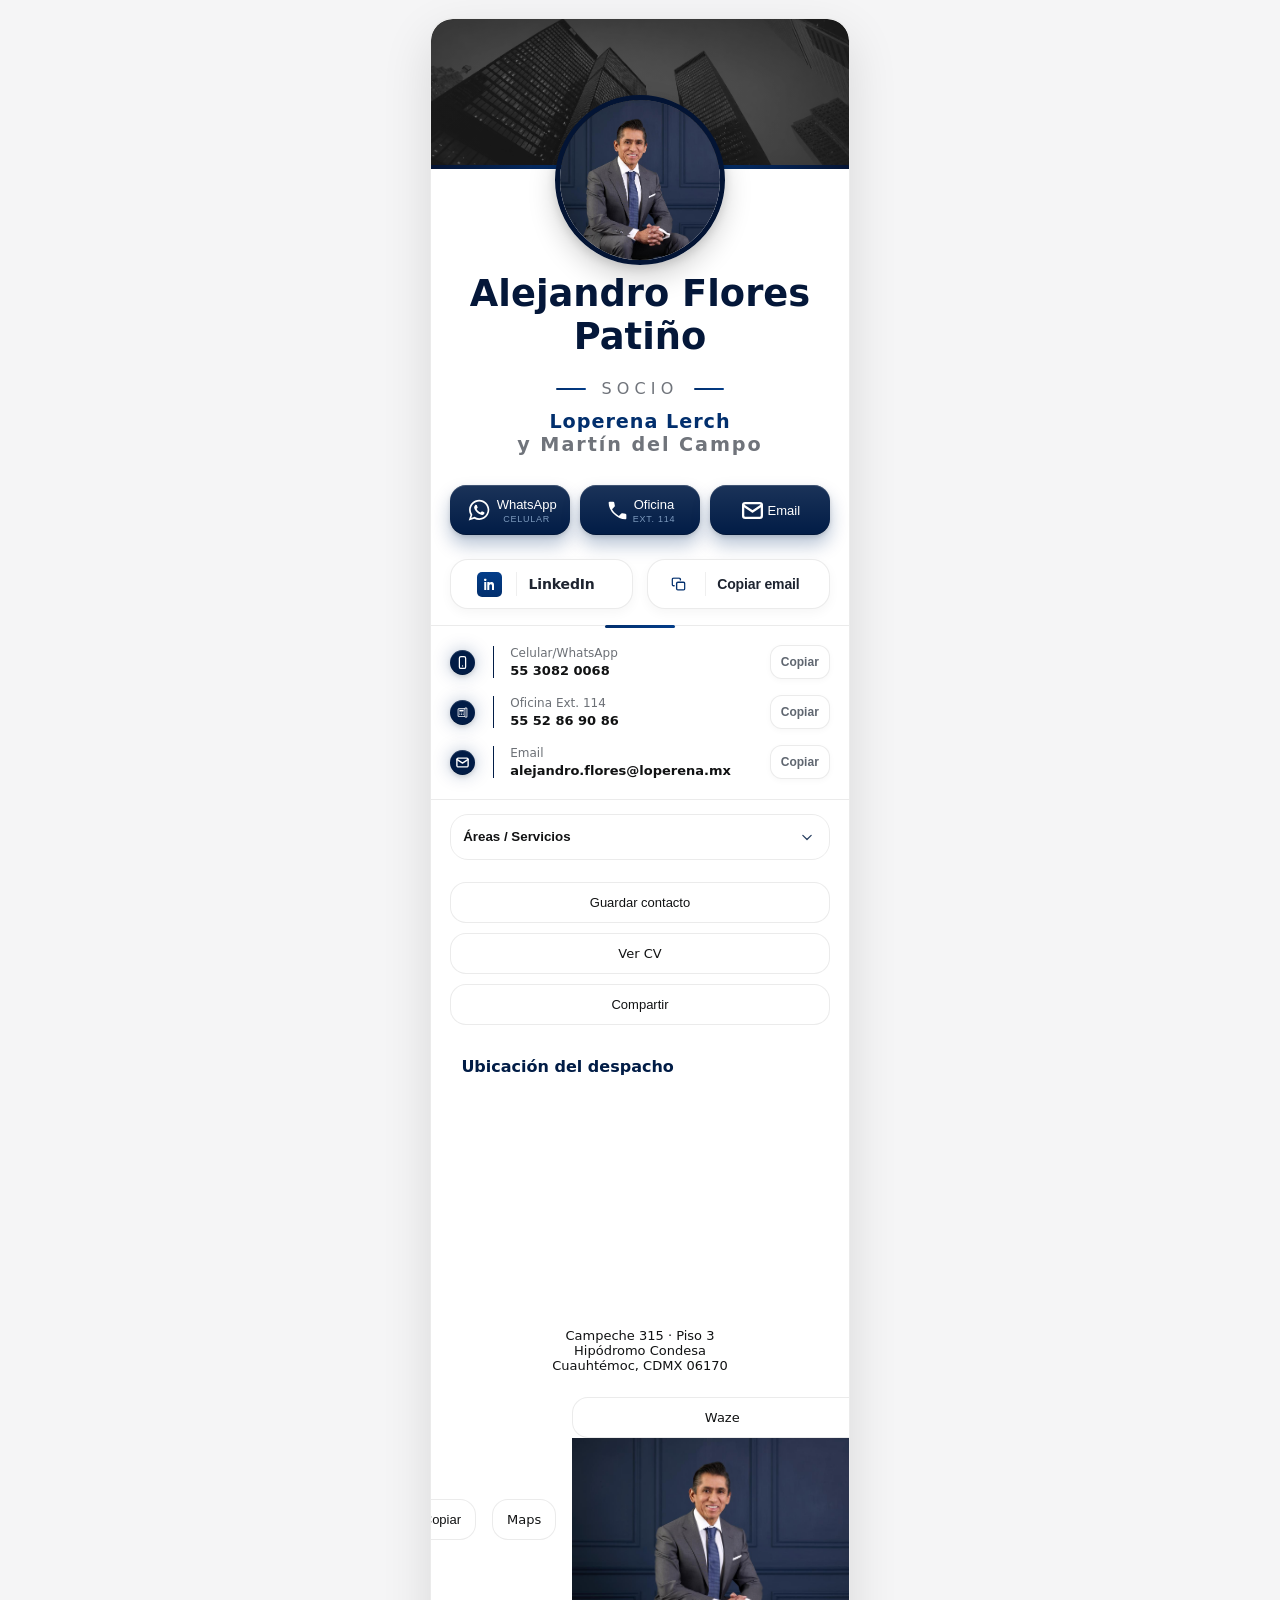
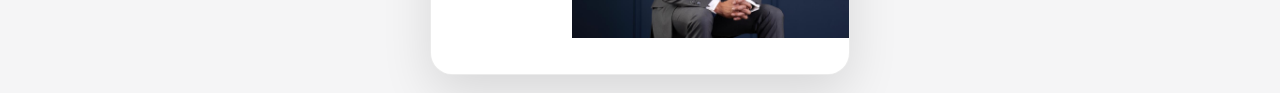
==== commit 1d6c4c4d: "links" ====
--- a/storylaw/alejandro-flores/index.html
+++ b/storylaw/alejandro-flores/index.html
@@ -4,26 +4,26 @@
 <head>
   <meta charset="utf-8" />
   <meta name="viewport" content="width=device-width,initial-scale=1" />
-  <title>Tarjeta Digital (Demo)</title>
-  <link rel="stylesheet" href="/styles.css" />
+  <title>Alejandro Flores</title>
+  <link rel="stylesheet" href="./css/styles.css" />
   <link href="https://fonts.googleapis.com/css2?family=Inter:ital,opsz,wght@0,14..32,100..900;1,14..32,100..900&display=swap" rel="stylesheet">
   
   <!-- Open Graph -->
   <meta property="og:type" content="website">
-  <meta property="og:site_name" content="Claudia Piñas">
-  <meta property="og:title" content="Claudia Piñas">
+  <meta property="og:site_name" content="Alejandro Flores">
+  <meta property="og:title" content="Alejandro Flores">
   <!-- <meta property="og:description" content="Tarjeta digital con WhatsApp, llamada, email, guardar contacto y más."> -->
-  <meta property="og:url" content="https://claudiapiba.github.io/tarjeta-digital/">
-  <meta property="og:image" content="https://claudiapiba.github.io/tarjeta-digital/preview.png">
+  <meta property="og:url" content="https://claudiapiba.github.io/tarjeta-digital/storylaw/alejandro-flores/index.html">
+  <!-- <meta property="og:image" content="https://claudiapiba.github.io/tarjeta-digital/preview.png"> -->
   <meta property="og:image:type" content="image/png">
   <meta property="og:image:width" content="1200">
   <meta property="og:image:height" content="630">
 
   <!-- Twitter Card -->
   <meta name="twitter:card" content="summary_large_image">
-  <meta name="twitter:title" content="Claudia Piñas">
+  <meta name="twitter:title" content="Alejandro Flores">
   <!-- <meta name="twitter:description" content="Tarjeta digital con WhatsApp, llamada, email y guardar contacto."> -->
-  <meta name="twitter:image" content="https://claudiapiba.github.io/tarjeta-digital/preview.png">
+  <!-- <meta name="twitter:image" content="https://claudiapiba.github.io/tarjeta-digital/preview.png"> -->
 </head>
 
 <body>
@@ -41,7 +41,7 @@
 
         <div class="profile-wrapper">
 
-          <img src="/storylaw/alejandro-flores/assets/img/foto-Ale.jpeg" alt="Alejandro Flores" class="profile-img">
+          <img src="./assets/img/foto-Ale.jpeg" alt="Alejandro Flores" class="profile-img">
 
         </div>
 
@@ -74,7 +74,7 @@
 
       <section class="quick" aria-label="Acciones rápidas">
         <button class="pill">
-          <img class="icon-btn-whats" src="/storylaw/assets/icons/whatsapp.svg" alt="WhatsApp">
+          <img class="icon-btn-whats" src="../assets/icons/whatsapp.svg" alt="WhatsApp">
 
           <span>
             WhatsApp
@@ -83,22 +83,21 @@
         </button>
 
         <button class="pill">
-          <img class="icon-btn-white" src="/storylaw/assets/icons/call.svg" alt="Llamar">
-
+          <img class="icon-btn-white" src="../assets/icons/call.svg" alt="Llamar">
           <span>
             Oficina
             <small>Ext. 114</small>
           </span>
         </button>
         <button class="pill" data-action="email" type="button">
-          <img class="icon-btn-white" src="/storylaw/assets/icons/email.svg" alt="Email">
+          <img class="icon-btn-white" src="../assets/icons/email.svg" alt="Email">
           Email
         </button>
       </section>
 
       <section class="grid" aria-label="Redes y enlaces">
         <a class="iconBtn" href="#" data-link="linkedin" aria-label="LinkedIn">
-          <img src="/storylaw/assets/icons/linkedin.svg" alt="LinkedIn"> <span class="label">LinkedIn</span>
+          <img src="../assets/icons/linkedin.svg" alt="LinkedIn"> <span class="label">LinkedIn</span>
         </a>
         <!-- <a class="iconBtn" href="#" data-link="instagram" aria-label="Instagram">
           <span class="icon">◎</span><span class="label">Instagram</span>
@@ -107,13 +106,13 @@
           <span class="icon">⌂</span><span class="label">Web</span>
         </a> -->
         <button class="iconBtn" type="button" id="copyBtn" aria-label="Copiar correo">
-          <img class="icon-copy" src="/storylaw/assets/icons/copy.svg" alt="Copiar"> <span class="label">Copiar email</span>
+          <img class="icon-copy" src="../assets/icons/copy.svg" alt="Copiar"> <span class="label">Copiar email</span>
         </button>
       </section>
 
       <section class="info" aria-label="Datos copiables">
         <div class="line">
-            <img class="icon-circle" src="/storylaw/assets/icons/cel.svg" alt="Celular">
+            <img class="icon-circle" src="../assets/icons/cel.svg" alt="Celular">
             <div class="flex-start-column">
               <span class="k">Celular/WhatsApp</span>
               <span class="v" id="phoneTxt">55 3082 0068</span>
@@ -122,7 +121,7 @@
         </div>
 
         <div class="line">
-          <img class="icon-circle" src="/storylaw/assets/icons/deskphone.svg" alt="Teléfono de oficina">
+          <img class="icon-circle" src="../assets/icons/deskphone.svg" alt="Teléfono de oficina">
           <div class="flex-start-column">
             <span class="k">Oficina Ext. 114</span>
             <span class="v" id="deskphoneTxt">55 52 86 90 86</span>
@@ -131,7 +130,7 @@
         </div>
 
         <div class="line">
-          <img class="icon-circle" src="/storylaw/assets/icons/email.svg" alt="Email">
+          <img class="icon-circle" src="../assets/icons/email.svg" alt="Email">
           <div class="flex-start-column">
             <span class="k">Email</span>
             <span class="v" id="emailTxt">alejandro.flores@loperena.mx</span>
@@ -189,7 +188,7 @@
 
         <a
   class="secondary"
-  href="/storylaw/alejandro-flores/assets/cv/CV_Alejandro_Flores_Patino.pdf"
+  href="./assets/cv/CV_Alejandro_Flores_Patino.pdf"
   target="_blank"
   rel="noopener noreferrer"
 >
@@ -274,6 +273,8 @@
 
   </a>
 
+  <img src="assets/img/foto-Ale.jpeg" width="300">
+
 </div>
 
   </div>
@@ -287,7 +288,7 @@
 
 
 
-  <script src="/storylaw/alejandro-flores/js/main.js"></script>
+  <script src="./js/main.js"></script>
 </body>
 
 </html>
--- a/storylaw/alejandro-flores/css/styles.css
+++ b/storylaw/alejandro-flores/css/styles.css
@@ -0,0 +1,967 @@
+:root {
+  --bg: #f5f5f6;
+  --card: #ffffff;
+  --text: #111213;
+  --muted: #6c7076;
+
+  --border: rgba(0, 0, 0, .08);
+
+  --shadow:
+    0 18px 50px rgba(0, 0, 0, .12);
+
+  --accent: #111213;
+
+  --pill: #f0f1f3;
+  --pillHover: #e7e9ec;
+
+  --radius: 22px;
+
+  --focus: rgba(120, 80, 255, .35);
+
+  --primary: #033d89;
+  --primaryDark: #022f6d;
+}
+
+[data-theme="dark"] {
+  --bg: #0e0f12;
+  --card: #14161a;
+  --text: #f4f5f7;
+  --muted: #a8adb6;
+  --border: rgba(255, 255, 255, .10);
+
+  --shadow:
+    0 18px 60px rgba(0, 0, 0, .38);
+
+  --accent: #f4f5f7;
+
+  --pill: #1d2026;
+  --pillHover: #252a33;
+
+  --focus: rgba(120, 80, 255, .28);
+}
+
+* {
+  box-sizing: border-box;
+}
+
+html,
+body {
+  height: 100%;
+}
+
+body {
+  margin: 0;
+
+  font-family: "Inter",
+    system-ui,
+    -apple-system,
+    Segoe UI,
+    Roboto,
+    Arial,
+    sans-serif;
+
+  background: var(--bg);
+  color: var(--text);
+}
+
+/* HERO */
+
+.hero-section {
+  position: relative;
+  height: 150px;
+}
+
+.hero-bg {
+  position: absolute;
+  inset: 0;
+
+  background:
+    linear-gradient(rgba(0, 0, 0, .18),
+      rgba(0, 0, 0, .18)),
+    url('../assets/img/back.png');
+
+  background-size: cover;
+  background-position: center;
+
+  filter:
+    grayscale(100%) brightness(.72) contrast(.95);
+
+  border-top-left-radius: 22px;
+  border-top-right-radius: 22px;
+}
+
+
+.hero-section::after {
+  content: '';
+
+  position: absolute;
+
+  bottom: 0;
+  left: 0;
+
+  width: 100%;
+  height: 4px;
+
+  background: linear-gradient(90deg, #051434, #033d89, #051434)
+}
+
+.logo-firm {
+  position: absolute;
+  top: 20px;
+  right: 25px;
+  z-index: 2;
+
+  text-align: right;
+  color: #fff;
+}
+
+.logo-firm h5 {
+  margin: 0;
+
+  font-size: 1rem;
+  letter-spacing: .12em;
+}
+
+.logo-firm span {
+  font-size: 0.9rem;
+  letter-spacing: .05em;
+}
+
+/* FOTO */
+
+.profile-wrapper {
+  position: absolute;
+
+  left: 50%;
+  bottom: -100px;
+
+  transform: translateX(-50%);
+
+  z-index: 5;
+}
+
+.profile-img {
+  width: 170px;
+  height: 170px;
+
+  object-fit: cover;
+
+  border-radius: 50%;
+
+  border: 5px solid #031434;
+
+  box-shadow:
+    0 12px 28px rgba(0, 0, 0, .18),
+    0 3px 10px rgba(0, 0, 0, .12);
+}
+
+/* INFO */
+
+.icon-btn-white {
+  width: 25px;
+}
+
+.icon-btn-whats {
+  width: 30px;
+}
+
+.info-section {
+  text-align: center;
+  padding: 0 1em;
+}
+
+.name {
+  color: #041739;
+  font-size: 2.3rem;
+  font-weight: 800;
+  margin: 2.8em 0 0.5em;
+  text-shadow:
+    0 1px 1px rgba(255, 255, 255, .4);
+}
+
+.position {
+  color: #70747b;
+
+  letter-spacing: .32em;
+
+  text-transform: uppercase;
+
+  margin: 0;
+
+  font-weight: 500;
+}
+
+.divider {
+  width: 30px;
+  height: 2px;
+  margin: 0.7rem 1em;
+  background:
+    linear-gradient(90deg,
+      #022f6d,
+      #033d89);
+
+  border-radius: 999px;
+}
+
+.firm-name {
+  color: #022f6d;
+  letter-spacing: .05em;
+  margin: 0.5em 0 0;
+  font-weight: 700;
+  font-size: 1.2em;
+}
+
+.firm-subtitle {
+  letter-spacing: .1em;
+  color: #70747b;
+  font-size: 1.2em;
+  margin: 0em 0 1.5em;
+  font-weight: 600;
+}
+
+/* WRAP */
+
+.wrap {
+  min-height: 100vh;
+  min-height: 100dvh;
+
+  display: flex;
+  align-items: center;
+  justify-content: center;
+
+  padding: 18px 14px;
+}
+
+/* CARD */
+
+.card {
+  width: min(420px, 100%);
+
+  background: var(--card);
+
+  border: 1px solid var(--border);
+
+  border-radius: var(--radius);
+
+  box-shadow: var(--shadow);
+
+  padding: 0;
+
+  overflow: hidden;
+}
+
+/* HEADER */
+
+.header {
+  display: flex;
+  align-items: center;
+  gap: 14px;
+}
+
+.avatar {
+  width: 72px;
+  height: 72px;
+
+  border-radius: 999px;
+
+  overflow: hidden;
+
+  border: 1px solid var(--border);
+
+  flex: 0 0 auto;
+}
+
+.avatar img {
+  width: 100%;
+  height: 100%;
+
+  object-fit: cover;
+}
+
+.title h1 {
+  margin: 0;
+
+  font-size: 20px;
+
+  letter-spacing: .2px;
+}
+
+.role {
+  margin: 4px 0 0;
+
+  color: var(--muted);
+
+  font-size: 13px;
+}
+
+/* THEME */
+
+.theme {
+  margin-left: auto;
+
+  width: 44px;
+  height: 44px;
+
+  border-radius: 14px;
+
+  border: 1px solid var(--border);
+
+  background: transparent;
+
+  cursor: pointer;
+
+  display: grid;
+  place-items: center;
+
+  transition:
+    transform .15s ease,
+    background .15s ease;
+}
+
+.theme:active {
+  transform: scale(.98);
+}
+
+.theme .dot {
+  width: 14px;
+  height: 14px;
+
+  border-radius: 999px;
+
+  background: var(--accent);
+}
+
+/* FOCUS */
+
+button:focus-visible,
+a:focus-visible {
+  outline: none;
+
+  box-shadow:
+    0 0 0 3px var(--focus);
+}
+
+/* QUICK */
+
+.quick {
+  display: grid;
+  grid-template-columns: repeat(3, 1fr);
+  gap: 10px;
+  margin: 1em 0 1.5em;
+  padding: 0 1.2em;
+}
+
+.pill {
+  min-height: 50px;
+  border: none;
+  border-radius: 16px;
+  padding: 10px 14px;
+  cursor: pointer;
+  display: flex;
+  align-items: center;
+  justify-content: center;
+  gap: 3px;
+  color: #fff;
+  font-size: 13px;
+  font-weight: 500;
+
+  background: #011c46;
+
+  box-shadow:
+    0 10px 18px rgba(2, 47, 109, .28),
+    0 2px 4px rgba(0, 0, 0, .12),
+    inset 0 1px 0 rgba(255, 255, 255, .16),
+    inset 0 -1px 0 rgba(0, 0, 0, .18);
+
+  transition:
+    transform .18s ease,
+    box-shadow .18s ease,
+    filter .18s ease;
+}
+
+.pill:hover {
+  transform: translateY(-1px);
+
+  filter: brightness(1.03);
+
+  box-shadow:
+    0 14px 24px rgba(2, 47, 109, .34),
+    0 4px 8px rgba(0, 0, 0, .14),
+    inset 0 1px 0 rgba(255, 255, 255, .18);
+}
+
+.pill:active {
+  transform: scale(.98);
+}
+
+.pill::before {
+  content: '';
+
+  position: absolute;
+
+  inset: 0;
+
+  border-radius: inherit;
+
+  background:
+    linear-gradient(180deg,
+      rgba(255, 255, 255, .10),
+      rgba(255, 255, 255, 0));
+
+  pointer-events: none;
+}
+
+.pill {
+  position: relative;
+  overflow: hidden;
+}
+
+.pill small {
+  display: block;
+  margin-top: 2px;
+  font-size: 9px;
+  font-weight: 500;
+  opacity: .75;
+  letter-spacing: .08em;
+  text-transform: uppercase;
+  color: #a3c1e3;
+}
+
+/* GRID */
+
+.grid {
+  display: grid;
+  grid-template-columns: repeat(2, 1fr);
+  gap: 14px;
+  margin: 12px 0 16px;
+  padding: 0 1.2em;
+}
+
+@media (max-width: 375px) {
+
+  .grid {
+    grid-template-columns: repeat(2, 1fr);
+  }
+
+  .quick {
+    grid-template-columns: 1fr;
+  }
+}
+
+/* ICON BUTTONS */
+
+.iconBtn {
+  position: relative;
+  min-height: 50px;
+  border-radius: 18px;
+  background: #fff;
+  border: 1px solid rgba(0, 0, 0, .08);
+  text-decoration: none;
+  display: flex;
+  align-items: center;
+  justify-content: center;
+  gap: 14px;
+  color: #1e2430;
+  overflow: hidden;
+  transition:
+    transform .18s ease,
+    box-shadow .18s ease,
+    background .18s ease;
+  box-shadow:
+    0 4px 12px rgba(0, 0, 0, .04),
+    inset 0 1px 0 rgba(255, 255, 255, .8);
+}
+
+.iconBtn .icon {
+  border-left: 1px solid #efefef;
+  padding: 0 0.8em;
+}
+
+.iconBtn:hover {
+  transform: translateY(-1px);
+  background: #fcfcfc;
+  box-shadow: 0 8px 18px rgba(0, 0, 0, .06);
+}
+
+.iconBtn:active {
+  transform: scale(.98);
+}
+
+.icon-copy {
+  width: 40px;
+  background: transparent !important;
+}
+
+/* ICONO */
+
+.iconBtn img {
+  width: 25px;
+  background: linear-gradient(180deg, #033d89, #022f6d);
+  padding: 0.4em;
+  border-radius: 5px;
+}
+
+/* TEXTO */
+
+.iconBtn .label {
+  font-size: 14px;
+  font-weight: 700;
+  color: #1e2430;
+  letter-spacing: -.01em;
+  border-left: 1px solid #efefef;
+  padding: 0.3em 0.8em;
+}
+
+/* INFO */
+
+.info {
+  border-top: 1px solid rgba(0, 0, 0, .08);
+
+  border-bottom: 1px solid rgba(0, 0, 0, .08);
+
+  padding: 1.2em;
+
+  display: grid;
+
+  gap: 1em;
+
+  position: relative;
+}
+
+.info::before {
+  content: '';
+
+  position: absolute;
+
+  top: -1px;
+  left: 50%;
+
+  transform: translateX(-50%);
+
+  width: 70px;
+  height: 3px;
+
+  border-radius: 999px;
+
+  background:
+    linear-gradient(90deg,
+      #022f6d,
+      #033d89);
+}
+
+.line {
+  display: flex;
+  flex-wrap: wrap;
+  align-items: center;
+  gap: 10px;
+}
+
+.k {
+  color: var(--muted);
+  font-size: 12px;
+  font-weight: 500;
+}
+
+.v {
+  font-weight: 800;
+
+  font-size: 13px;
+}
+
+.mini {
+  margin-left: auto;
+
+  border: 1px solid rgba(0, 0, 0, .08);
+
+  background: #fff;
+
+  color: #5f6670;
+
+  border-radius: 12px;
+
+  padding: 7px 10px;
+
+  font-size: 12px;
+
+  font-weight: 700;
+
+  cursor: pointer;
+
+  transition:
+    background .15s ease,
+    transform .15s ease;
+
+  min-height: 34px;
+
+  box-shadow:
+    0 2px 6px rgba(0, 0, 0, .03);
+}
+
+.mini:hover {
+  background: #f8f8f8;
+}
+
+.mini:active {
+  transform: scale(.99);
+}
+
+/* ACCORDION */
+
+.accordion {
+  margin: 14px 0;
+
+  padding: 0 1.2em;
+}
+
+.accBtn {
+  width: 100%;
+
+  border: 1px solid var(--border);
+
+  background: transparent;
+
+  color: var(--text);
+
+  border-radius: 18px;
+
+  padding: 12px 12px;
+
+  cursor: pointer;
+
+  display: flex;
+  align-items: center;
+  justify-content: space-between;
+
+  font-weight: 900;
+}
+
+.chev {
+  width: 20px;
+  height: 20px;
+
+  display: flex;
+  align-items: center;
+  justify-content: center;
+
+  transition:
+    transform .28s cubic-bezier(.4, 0, .2, 1),
+    opacity .2s ease;
+}
+
+.chev svg {
+  width: 100%;
+  height: 100%;
+
+  stroke: #122b50;
+  stroke-width: 1.5;
+
+  fill: none;
+
+  stroke-linecap: round;
+  stroke-linejoin: round;
+
+  opacity: .9;
+}
+
+/* abierto */
+
+.accBtn[aria-expanded="true"] .chev {
+  transform: rotate(180deg);
+}
+
+.accBtn[aria-expanded="true"] .chev {
+  transform: rotate(180deg);
+}
+
+.accPanel {
+  overflow: hidden;
+
+  max-height: 0;
+
+  transition: max-height .25s ease;
+}
+
+.tags {
+  list-style: none;
+
+  padding: 12px 6px 0;
+
+  margin: 0;
+
+  display: flex;
+  flex-wrap: wrap;
+
+  gap: 8px;
+}
+
+.tags li {
+  border: 1px solid var(--border);
+
+  background: var(--pill);
+
+  padding: 8px 10px;
+
+  border-radius: 999px;
+
+  font-size: 12px;
+
+  font-weight: 800;
+}
+
+/* CTA */
+
+.cta {
+  display: grid;
+
+  grid-template-columns: 1fr;
+
+  gap: 10px;
+
+  margin-top: 10px;
+
+  padding: 0.5em 1.2em 2em;
+}
+
+.primary {
+  min-height: 46px;
+
+  border: none;
+
+  background:
+    linear-gradient(180deg,
+      #033d89,
+      #022f6d);
+
+  color: #fff;
+
+  border-radius: 18px;
+
+  padding: 12px 14px;
+
+  font-weight: 950;
+
+  cursor: pointer;
+
+  transition:
+    transform .15s ease,
+    opacity .15s ease;
+
+  box-shadow:
+    0 12px 24px rgba(2, 47, 109, .18);
+}
+
+.primary:active {
+  transform: scale(.99);
+}
+
+.secondary {
+  text-align: center;
+  border: 1px solid var(--border);
+  background: #fff;
+  color: var(--text);
+  border-radius: 16px;
+  padding: 12px 14px;
+  font-weight: 500;
+  text-decoration: none;
+  cursor: pointer;
+  display: grid;
+  place-items: center;
+  font-size: 13px;
+}
+
+.secondary:hover {
+  border: none;
+  border-radius: 16px;
+  padding: 12px 14px;
+  cursor: pointer;
+  display: flex;
+  align-items: center;
+  justify-content: center;
+  gap: 3px;
+  color: #fff;
+  font-size: 13px;
+  font-weight: 500;
+  background: #011c46;
+  box-shadow:
+    0 10px 18px rgba(2, 47, 109, .28),
+    0 2px 4px rgba(0, 0, 0, .12),
+    inset 0 1px 0 rgba(255, 255, 255, .16),
+    inset 0 -1px 0 rgba(0, 0, 0, .18);
+  transition:
+    transform .18s ease,
+    box-shadow .18s ease,
+    filter .18s ease;
+  transform: translateY(-1px);
+  filter: brightness(1.03);
+}
+
+
+
+/* FOOT */
+
+.foot {
+  margin-top: 12px;
+
+  color: var(--muted);
+
+  font-size: 11px;
+
+  text-align: center;
+
+  font-weight: 700;
+}
+
+/* TOAST */
+
+.toast {
+  position: fixed;
+
+  left: 50%;
+
+  bottom: calc(18px + env(safe-area-inset-bottom));
+
+  transform: translateX(-50%);
+
+  background: var(--card);
+
+  color: var(--text);
+
+  border: 1px solid var(--border);
+
+  border-radius: 999px;
+
+  padding: 10px 14px;
+
+  box-shadow: var(--shadow);
+
+  opacity: 0;
+
+  pointer-events: none;
+
+  transition:
+    opacity .2s ease,
+    transform .2s ease;
+
+  font-weight: 900;
+}
+
+.toast.show {
+  opacity: 1;
+
+  transform:
+    translateX(-50%) translateY(-6px);
+}
+
+.flex-center {
+  display: flex;
+  align-items: center;
+  justify-content: center;
+}
+
+.flex-start-column {
+  display: flex;
+  flex-direction: column;
+  align-items: start;
+  justify-content: flex-start;
+  gap: 0.2em;
+  border-left: 1.5px solid #011c46;
+  padding: 0 1em;
+}
+
+.icon-circle {
+  width: 25px;
+  background: #011c46;
+  padding: 0.3em 0.3em;
+  border-radius: 50%;
+  box-shadow: 0 0px 18px rgba(2, 47, 109, .28), 0 2px 4px rgba(0, 0, 0, .12), inset 0 1px 0 rgba(255, 255, 255, .16), inset 0 -1px 0 rgba(0, 0, 0, .18);
+  transition: transform .18s ease, box-shadow .18s ease, filter .18s ease;
+  margin-right: 0.5em;
+}
+
+/* MAP */
+
+.section-title {
+  padding: 0 1.2em;
+  display: flex;
+  gap: .7rem;
+  align-items: center;
+  color: #011c46;
+  margin-bottom: 1rem;
+  font-weight: 700;
+}
+
+.map-wrapper {
+  margin: 0 1.2em;
+  border-radius: 18px;
+  overflow: hidden;
+  height: 220px;
+  margin-bottom: 1rem;
+}
+
+.map-wrapper iframe {
+  width: 100%;
+  height: 100%;
+  border: none;
+}
+
+.address {
+  padding: 0 1.2em;
+  margin-bottom: 1rem;
+  font-size: 13px;
+  text-align: center;
+}
+
+.btn-address {
+  gap: 1rem;
+  margin: 1.5em 0 2em;
+}
+
+.secondary-btn,
+.primary-full-btn {
+  border-radius: 14px;
+  height: 52px;
+  display: flex;
+  justify-content: center;
+  align-items: center;
+  gap: .5rem;
+  text-decoration: none;
+  font-weight: 600;
+}
+
+.secondary-btn {
+  background: #fff;
+  border: 1px solid var(--primary);
+  color: var(--primary);
+}
+
+.primary-full-btn {
+  background: var(--primary);
+  color: #fff;
+}
+
+@media (max-width: 390px) {
+  .icon-circle {
+    display: none;
+  }
+
+  .flex-start-column {
+    border: none;
+    padding: 0;
+  }
+
+  .icon-btn-whats {
+    width: 25px;
+  }
+
+  .icon-btn-white {
+    width: 20px;
+  }
+
+  .quick {
+    gap: 7px;
+  }
+
+  .pill {
+    font-size: 11.5px;
+  }
+}
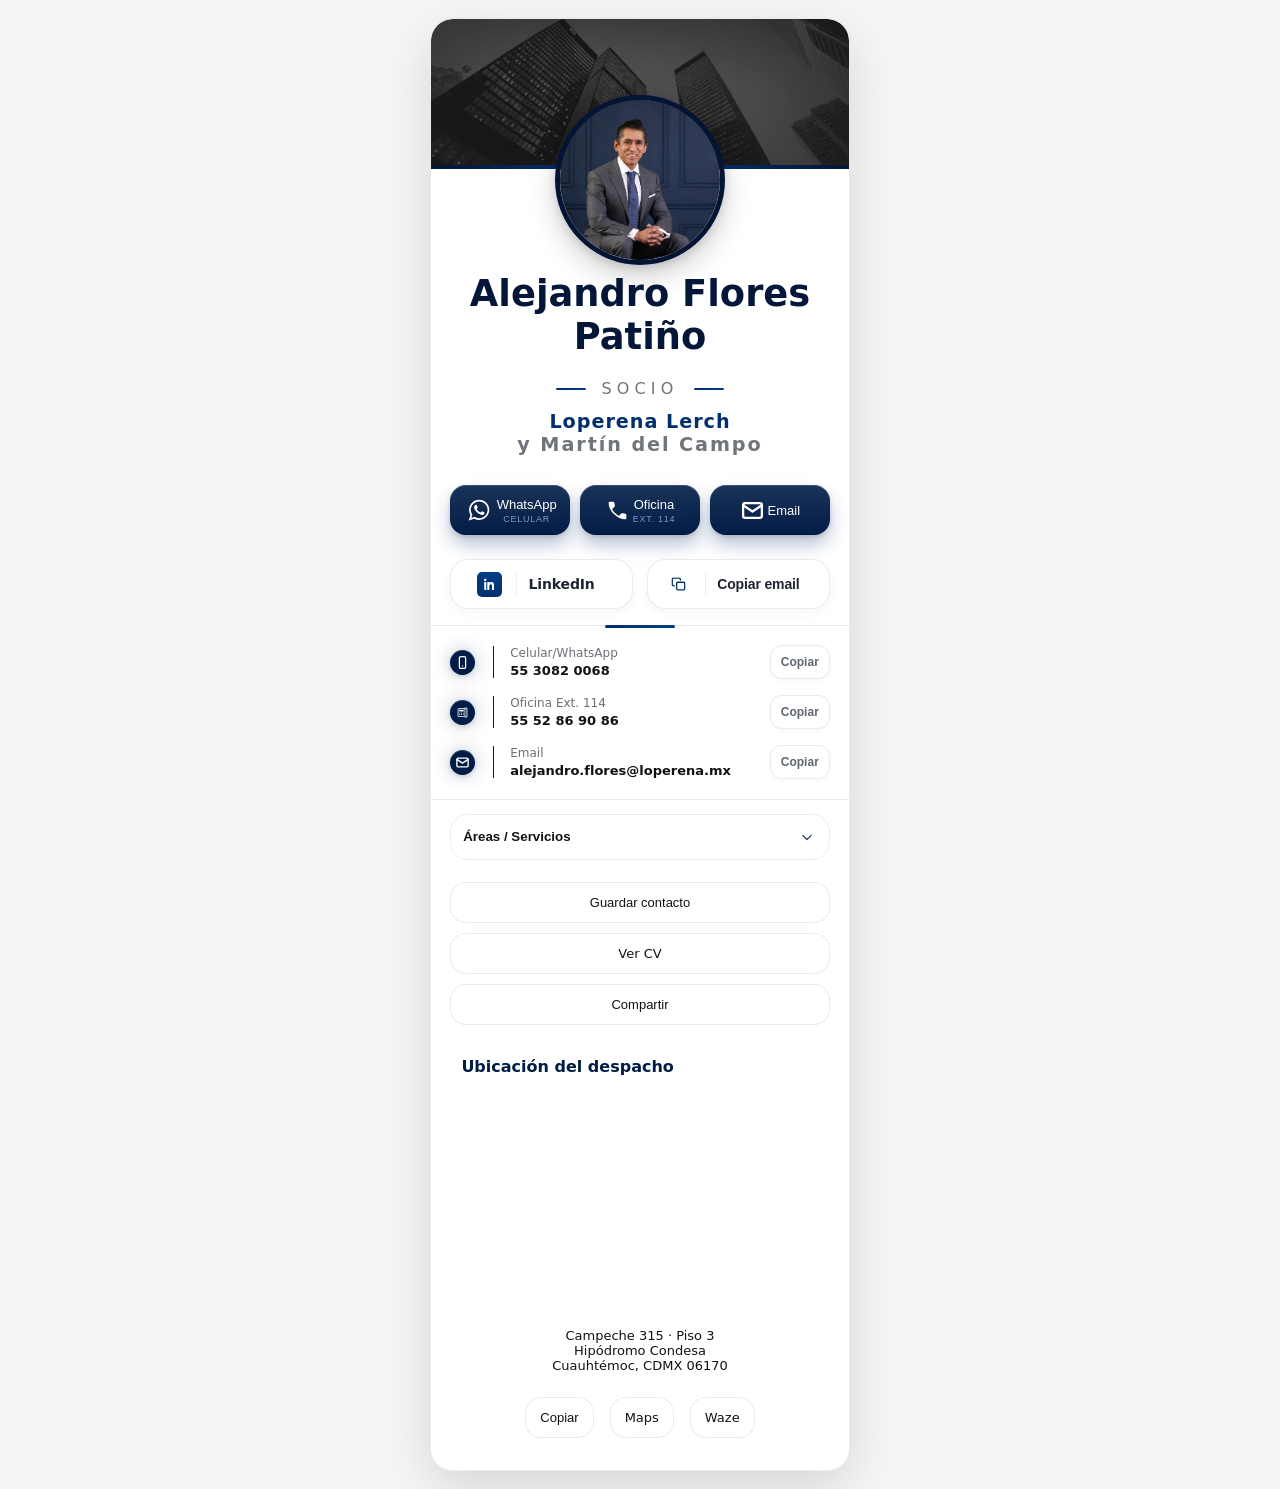
==== commit 57a89c14: "img" ====
--- a/storylaw/alejandro-flores/index.html
+++ b/storylaw/alejandro-flores/index.html
@@ -273,8 +273,6 @@
 
   </a>
 
-  <img src="assets/img/foto-Ale.jpeg" width="300">
-
 </div>
 
   </div>
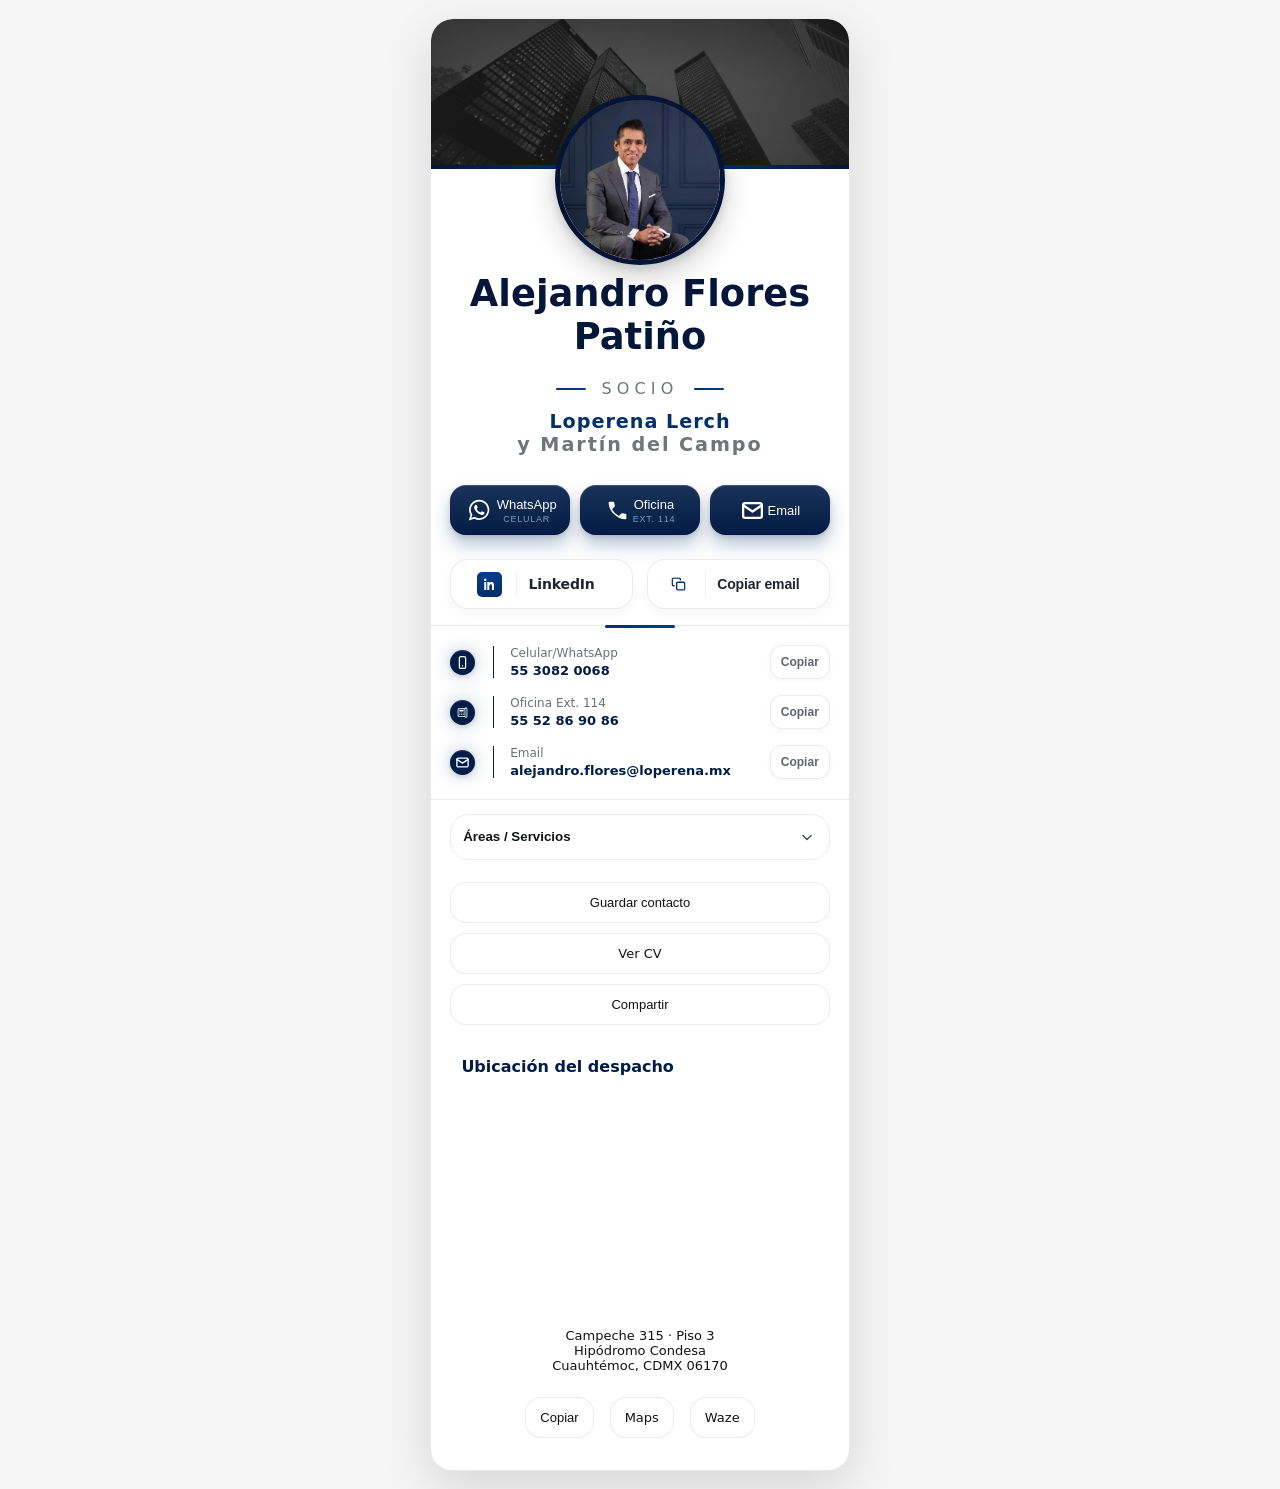
==== commit 158ac0bf: "check" ====
--- a/storylaw/alejandro-flores/index.html
+++ b/storylaw/alejandro-flores/index.html
@@ -8,6 +8,7 @@
   <link rel="stylesheet" href="./css/styles.css" />
   <link href="https://fonts.googleapis.com/css2?family=Inter:ital,opsz,wght@0,14..32,100..900;1,14..32,100..900&display=swap" rel="stylesheet">
   
+  <meta name="format-detection" content="telephone=no">
   <!-- Open Graph -->
   <meta property="og:type" content="website">
   <meta property="og:site_name" content="Alejandro Flores">
@@ -186,11 +187,11 @@
           Guardar contacto
         </button>
 
-        <a
+<a
   class="secondary"
   href="./assets/cv/CV_Alejandro_Flores_Patino.pdf"
   target="_blank"
-  rel="noopener noreferrer"
+  rel="noopener"
 >
   Ver CV
 </a>
--- a/storylaw/alejandro-flores/css/styles.css
+++ b/storylaw/alejandro-flores/css/styles.css
@@ -62,6 +62,7 @@
 
   background: var(--bg);
   color: var(--text);
+  -webkit-tap-highlight-color: transparent;
 }
 
 /* HERO */
@@ -564,8 +565,9 @@
 
 .v {
   font-weight: 800;
-
   font-size: 13px;
+  color: #011c46 !important;
+  text-decoration: none !important;
 }
 
 .mini {
@@ -964,4 +966,14 @@
   .pill {
     font-size: 11.5px;
   }
+}
+
+a[href^="tel"]{
+  color:inherit;
+  text-decoration:none;
+}
+
+a[href^="mailto"]{
+  color:inherit;
+  text-decoration:none;
 }
